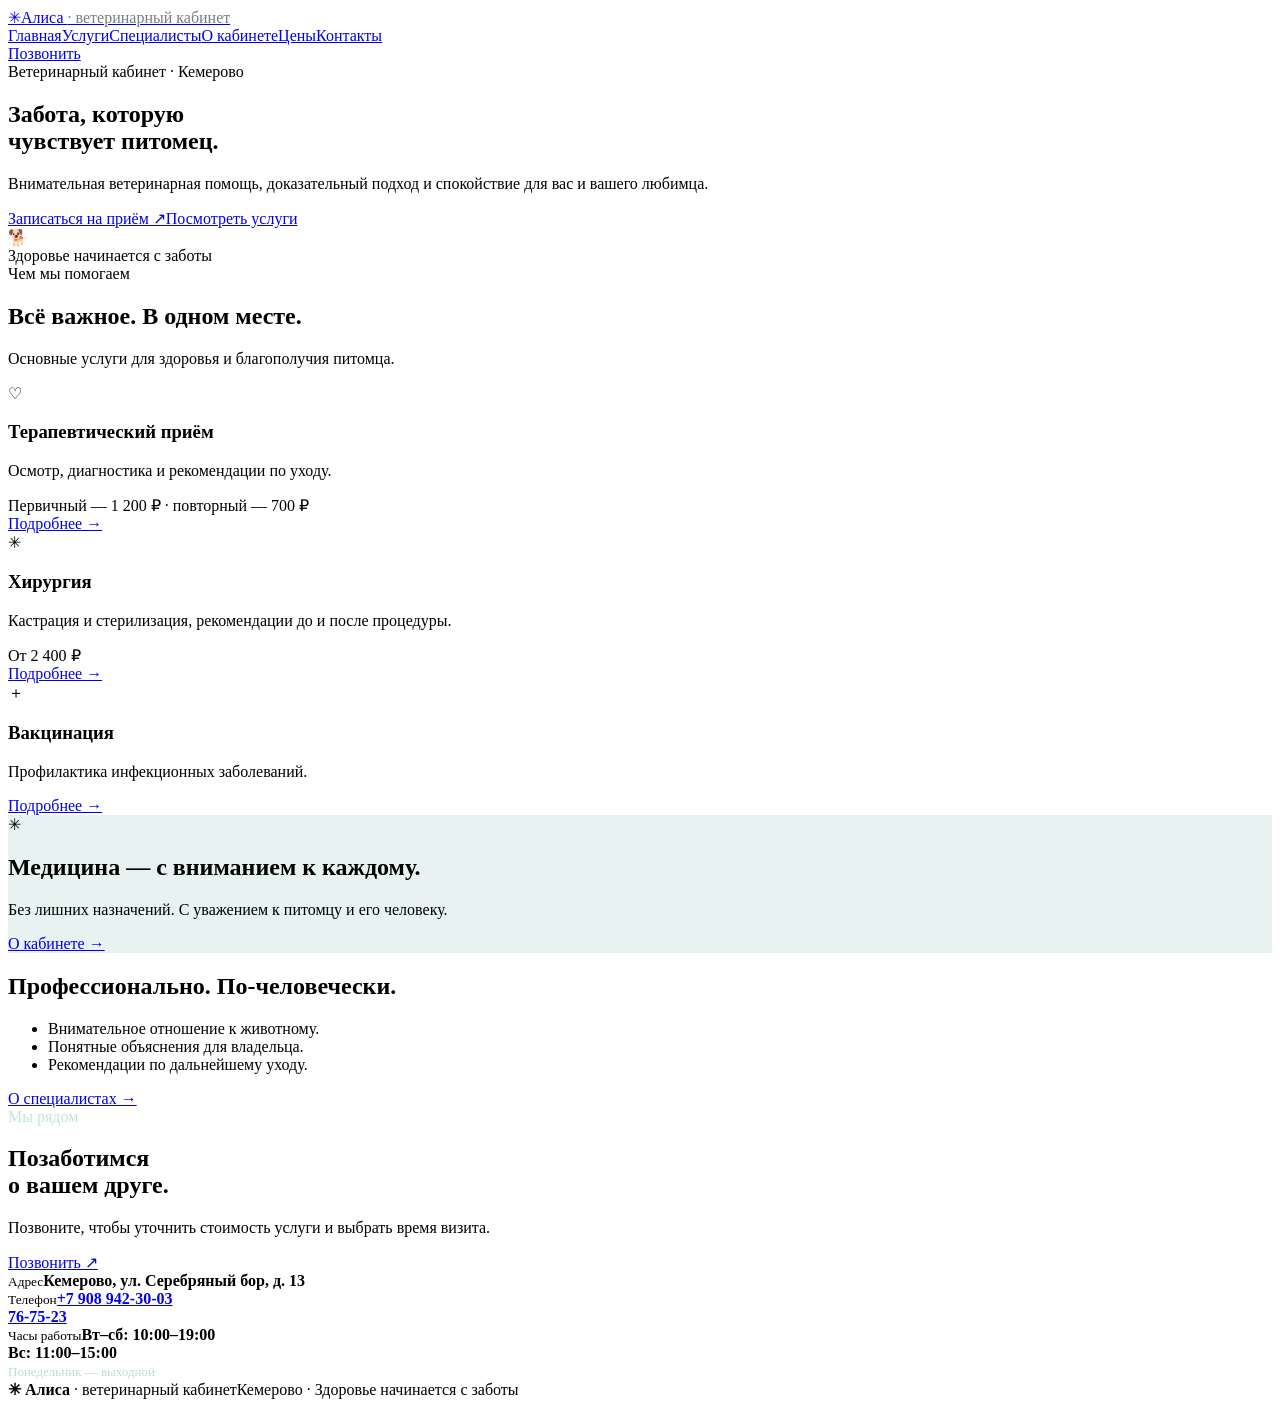
==== index.html @ 36ddb25b "Add files via upload" ====
<!doctype html><html lang="ru"><head><meta charset="utf-8"><meta name="viewport" content="width=device-width,initial-scale=1"><meta name="description" content="Ветеринарный кабинет «Алиса» в Кемерове"><title>Главная — Алиса</title><link rel="stylesheet" href="css/style.css"></head><body><header class="nav"><div class="container nav-inner"><a class="brand" href="index.html"><span class="mark">✳</span><span>Алиса <span style="font-weight:400;color:#718087">· ветеринарный кабинет</span></span></a><nav class="links" aria-label="Основная навигация"><a href="index.html" aria-current="page">Главная</a><a href="services.html">Услуги</a><a href="specialists.html">Специалисты</a><a href="about.html">О кабинете</a><a href="prices.html">Цены</a><a href="contacts.html">Контакты</a></nav><a class="btn" href="tel:+79089423003">Позвонить</a></div></header><main class="container"><section class="hero"><div><div class="eyebrow">Ветеринарный кабинет · Кемерово</div><h1>Забота, которую<br>чувствует питомец.</h1><p>Внимательная ветеринарная помощь, доказательный подход и спокойствие для вас и вашего любимца.</p><div class="actions"><a class="btn" href="contacts.html">Записаться на приём ↗</a><a class="btn secondary" href="services.html">Посмотреть услуги</a></div></div><div class="hero-art" aria-label="Иллюстрация домашнего питомца"><div class="sun"></div><div class="blob"></div><div class="pet">🐕</div><div class="art-note">Здоровье начинается с заботы</div></div></section><section class="section"><div class="section-head"><div class="eyebrow">Чем мы помогаем</div><h2>Всё важное. В одном месте.</h2><p>Основные услуги для здоровья и благополучия питомца.</p></div><div class="grid"><article class="card"><div class="symbol">♡</div><h3>Терапевтический приём</h3><p>Осмотр, диагностика и рекомендации по уходу.</p><div class="price">Первичный — 1 200 ₽ · повторный — 700 ₽</div><a class="link" href="therapy.html">Подробнее →</a></article><article class="card"><div class="symbol">✳</div><h3>Хирургия</h3><p>Кастрация и стерилизация, рекомендации до и после процедуры.</p><div class="price">От 2 400 ₽</div><a class="link" href="surgery.html">Подробнее →</a></article><article class="card"><div class="symbol">＋</div><h3>Вакцинация</h3><p>Профилактика инфекционных заболеваний.</p><a class="link" href="vaccination.html">Подробнее →</a></article></div></section><section class="section split"><div class="panel" style="background:#e7f2f1"><div class="symbol">✳</div><h2>Медицина — с вниманием к каждому.</h2><p>Без лишних назначений. С уважением к питомцу и его человеку.</p><a class="link" href="about.html">О кабинете →</a></div><div class="panel"><h2>Профессионально. По-человечески.</h2><ul><li>Внимательное отношение к животному.</li><li>Понятные объяснения для владельца.</li><li>Рекомендации по дальнейшему уходу.</li></ul><a class="link" href="specialists.html">О специалистах →</a></div></section><section class="section"><div class="contact"><div><div class="eyebrow" style="color:#c2e6d6">Мы рядом</div><h2>Позаботимся<br>о вашем друге.</h2><p>Позвоните, чтобы уточнить стоимость услуги и выбрать время визита.</p><a class="btn" href="tel:+79089423003">Позвонить ↗</a></div><div><div class="detail"><small>Адрес</small><strong>Кемерово, ул. Серебряный бор, д. 13</strong></div><div class="detail"><small>Телефон</small><strong><a href="tel:+79089423003">+7 908 942-30-03</a></strong><br><strong><a href="tel:+73842767523">76-75-23</a></strong></div><div class="detail"><small>Часы работы</small><strong>Вт–сб: 10:00–19:00</strong><br><strong>Вс: 11:00–15:00</strong><br><span style="color:#c0dcd0;font-size:13px">Понедельник — выходной</span></div></div></div></section></main><footer class="footer container"><span><strong>✳ Алиса</strong> · ветеринарный кабинет</span><span>Кемерово · Здоровье начинается с заботы</span></footer><script src="js/script.js"></script></body></html>
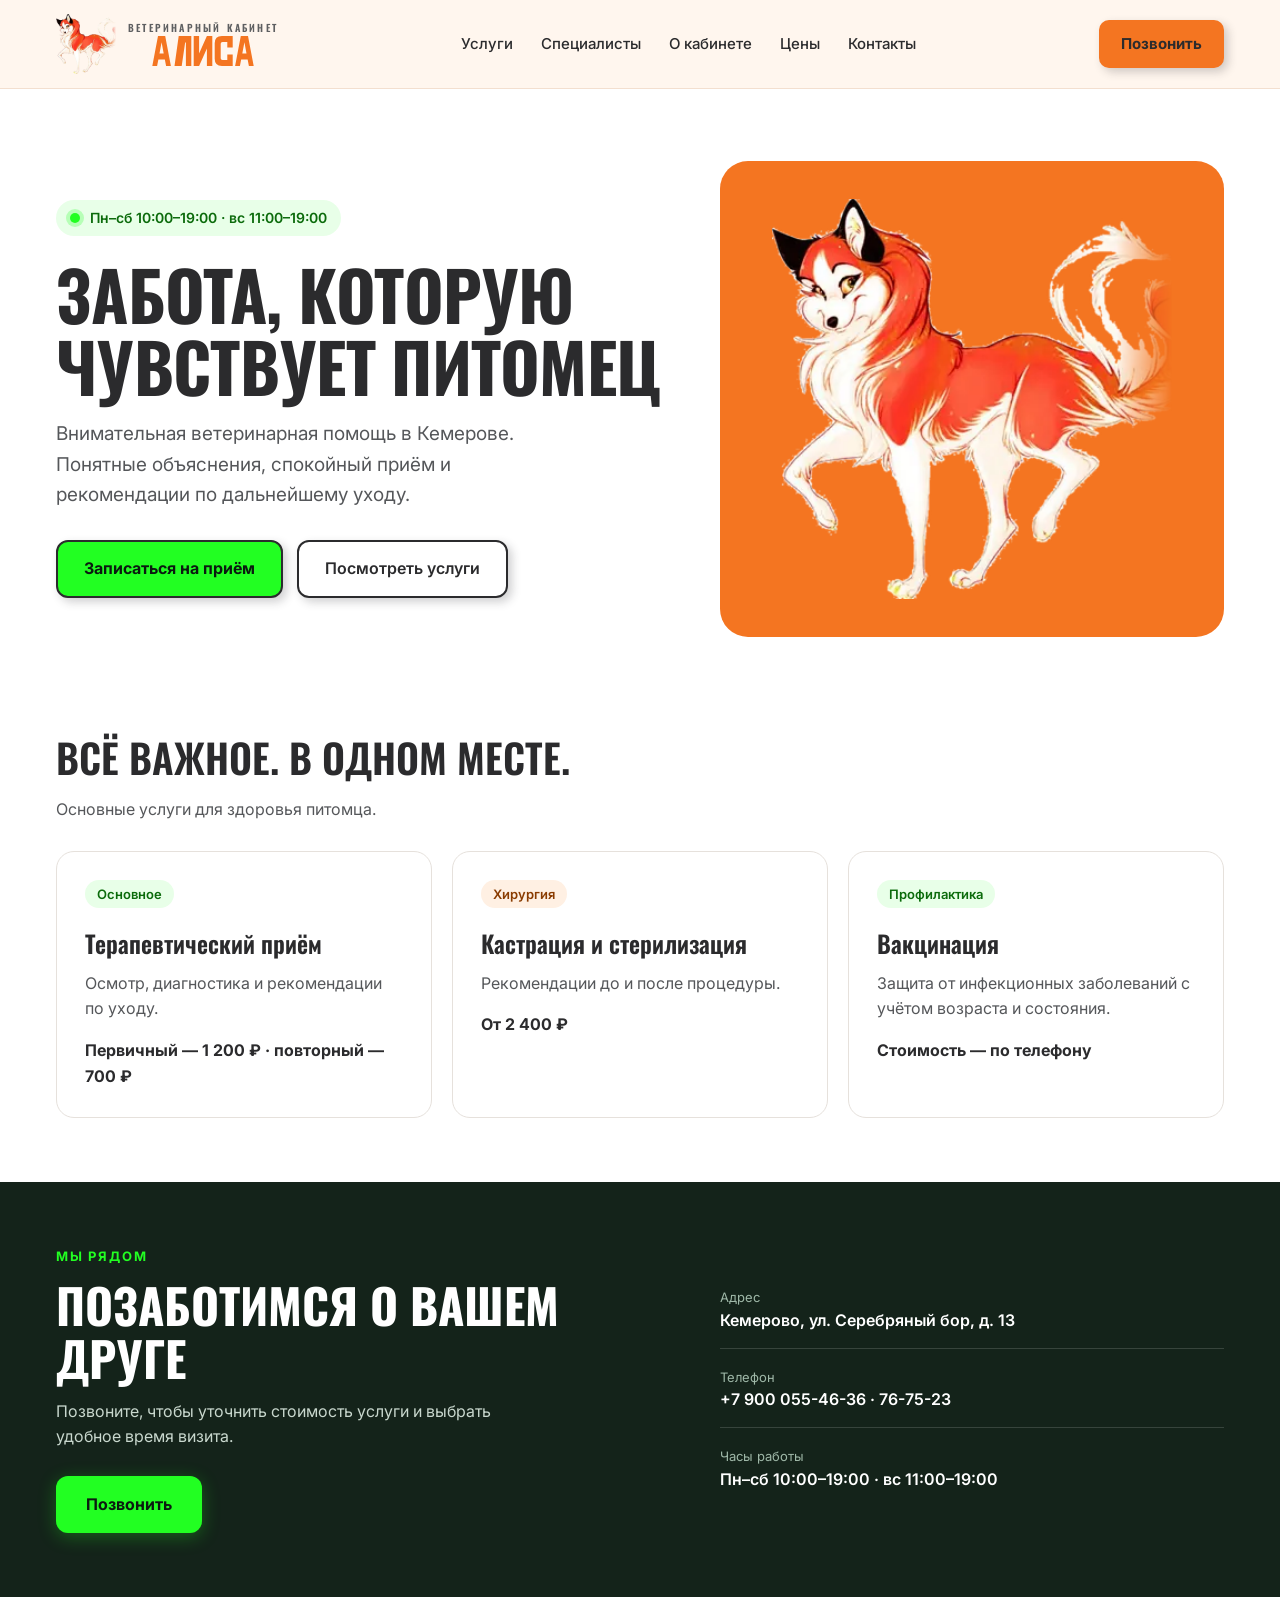
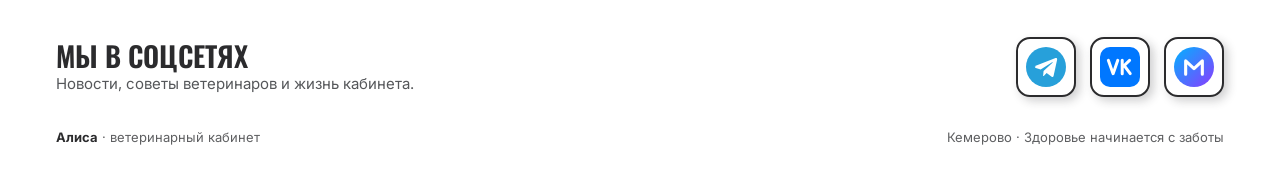
==== commit 6c29b0bd: "Add files via upload" ====
--- a/index.html
+++ b/index.html
@@ -1 +1,91 @@
-<!doctype html><html lang="ru"><head><meta charset="utf-8"><meta name="viewport" content="width=device-width,initial-scale=1"><meta name="description" content="Ветеринарный кабинет «Алиса» в Кемерове"><title>Главная — Алиса</title><link rel="stylesheet" href="css/style.css"></head><body><header class="nav"><div class="container nav-inner"><a class="brand" href="index.html"><span class="mark">✳</span><span>Алиса <span style="font-weight:400;color:#718087">· ветеринарный кабинет</span></span></a><nav class="links" aria-label="Основная навигация"><a href="index.html" aria-current="page">Главная</a><a href="services.html">Услуги</a><a href="specialists.html">Специалисты</a><a href="about.html">О кабинете</a><a href="prices.html">Цены</a><a href="contacts.html">Контакты</a></nav><a class="btn" href="tel:+79089423003">Позвонить</a></div></header><main class="container"><section class="hero"><div><div class="eyebrow">Ветеринарный кабинет · Кемерово</div><h1>Забота, которую<br>чувствует питомец.</h1><p>Внимательная ветеринарная помощь, доказательный подход и спокойствие для вас и вашего любимца.</p><div class="actions"><a class="btn" href="contacts.html">Записаться на приём ↗</a><a class="btn secondary" href="services.html">Посмотреть услуги</a></div></div><div class="hero-art" aria-label="Иллюстрация домашнего питомца"><div class="sun"></div><div class="blob"></div><div class="pet">🐕</div><div class="art-note">Здоровье начинается с заботы</div></div></section><section class="section"><div class="section-head"><div class="eyebrow">Чем мы помогаем</div><h2>Всё важное. В одном месте.</h2><p>Основные услуги для здоровья и благополучия питомца.</p></div><div class="grid"><article class="card"><div class="symbol">♡</div><h3>Терапевтический приём</h3><p>Осмотр, диагностика и рекомендации по уходу.</p><div class="price">Первичный — 1 200 ₽ · повторный — 700 ₽</div><a class="link" href="therapy.html">Подробнее →</a></article><article class="card"><div class="symbol">✳</div><h3>Хирургия</h3><p>Кастрация и стерилизация, рекомендации до и после процедуры.</p><div class="price">От 2 400 ₽</div><a class="link" href="surgery.html">Подробнее →</a></article><article class="card"><div class="symbol">＋</div><h3>Вакцинация</h3><p>Профилактика инфекционных заболеваний.</p><a class="link" href="vaccination.html">Подробнее →</a></article></div></section><section class="section split"><div class="panel" style="background:#e7f2f1"><div class="symbol">✳</div><h2>Медицина — с вниманием к каждому.</h2><p>Без лишних назначений. С уважением к питомцу и его человеку.</p><a class="link" href="about.html">О кабинете →</a></div><div class="panel"><h2>Профессионально. По-человечески.</h2><ul><li>Внимательное отношение к животному.</li><li>Понятные объяснения для владельца.</li><li>Рекомендации по дальнейшему уходу.</li></ul><a class="link" href="specialists.html">О специалистах →</a></div></section><section class="section"><div class="contact"><div><div class="eyebrow" style="color:#c2e6d6">Мы рядом</div><h2>Позаботимся<br>о вашем друге.</h2><p>Позвоните, чтобы уточнить стоимость услуги и выбрать время визита.</p><a class="btn" href="tel:+79089423003">Позвонить ↗</a></div><div><div class="detail"><small>Адрес</small><strong>Кемерово, ул. Серебряный бор, д. 13</strong></div><div class="detail"><small>Телефон</small><strong><a href="tel:+79089423003">+7 908 942-30-03</a></strong><br><strong><a href="tel:+73842767523">76-75-23</a></strong></div><div class="detail"><small>Часы работы</small><strong>Вт–сб: 10:00–19:00</strong><br><strong>Вс: 11:00–15:00</strong><br><span style="color:#c0dcd0;font-size:13px">Понедельник — выходной</span></div></div></div></section></main><footer class="footer container"><span><strong>✳ Алиса</strong> · ветеринарный кабинет</span><span>Кемерово · Здоровье начинается с заботы</span></footer><script src="js/script.js"></script></body></html>+<!doctype html><html lang="ru"><head><meta charset="utf-8"><meta name="viewport" content="width=1280"><title>Алиса — макет главной (десктоп)</title>
+<link rel="preconnect" href="https://fonts.googleapis.com"><link rel="stylesheet" href="https://fonts.googleapis.com/css2?family=Inter:wght@400;500;600;700&family=Oswald:wght@500;600;700&display=swap">
+<style>body{margin:0}.btn{transition:transform .1s ease,box-shadow .1s ease;box-shadow:4px 4px 10px rgba(43,43,45,.22);-webkit-tap-highlight-color:transparent}.btn.glow{box-shadow:0 4px 18px rgba(34,255,34,.28)}.btn:active{transform:translate(2px,2px);box-shadow:inset 3px 3px 7px rgba(0,0,0,.3)}a{color:#2B2B2D;text-decoration:none}a:hover{color:#B84A00}
+</style></head><body ontouchstart="">
+
+<div style="max-width: 1440px; margin: 0 auto; background: #ffffff; color: #2B2B2D; font-family: Inter, Arial, sans-serif; font-size: 16px; line-height: 1.6">
+
+<header class="hd" style="background: #FFF6EE; border-bottom: 1px solid #F3DFCF; padding: 14px 56px; display: flex; align-items: center; justify-content: space-between; gap: 24px; flex-wrap: wrap">
+<a href="#" style="display: flex; align-items: center; gap: 12px">
+<img src="[data-uri]" alt="" style="width: 60px; height: 60px; object-fit: contain">
+<span style="display: flex; flex-direction: column; gap: 3px">
+<span style="font-family: Oswald, Arial, sans-serif; font-weight: 600; font-size: 10px; letter-spacing: 0.22em; color: #5E5F61; text-transform: uppercase; line-height: 1">Ветеринарный кабинет</span>
+<svg viewBox="0 0 338 100" style="height: 30px; width: auto" role="img" aria-label="Алиса"><g fill="#F47521" fill-rule="evenodd"><path d="M0,100 L19,0 H43 L62,100 H46 L41.8,78 H20.2 L16,100 Z M31,21 L38,58 H24 Z"/><path transform="translate(70,0)" d="M18,0 H60 V100 H42 V22 H39.5 L28,100 H4 Z"/><path transform="translate(138,0)" d="M0,0 H18 V58 L44,0 H62 V100 H44 V42 L18,100 H0 Z"/><path transform="translate(208,0)" d="M60,0 H24 Q0,0 0,24 V76 Q0,100 24,100 H60 V62 H42 V80 H26 Q20,80 20,74 V26 Q20,20 26,20 H42 V38 H60 Z"/><path transform="translate(276,0)" d="M0,100 L19,0 H43 L62,100 H46 L41.8,78 H20.2 L16,100 Z M31,21 L38,58 H24 Z"/></g></svg>
+</span>
+</a>
+<nav class="nv" aria-label="Основная навигация" style="display: flex; gap: 28px; font-size: 15px; font-weight: 500; flex-wrap: wrap">
+<a href="#">Услуги</a><a href="#">Специалисты</a><a href="#">О кабинете</a><a href="#">Цены</a><a href="#">Контакты</a>
+</nav>
+<a class="btn" href="tel:+79000554636" style="background: #F47521; color: #2B2B2D; font-weight: 700; font-size: 15px; padding: 12px 22px; border-radius: 10px">Позвонить</a>
+</header>
+
+<section class="g2 hero" style="display: grid; grid-template-columns: 1.1fr 0.9fr; gap: 48px; align-items: center; padding: 72px 56px 56px">
+<div>
+<div style="display: inline-flex; align-items: center; gap: 10px; background: #E8FFE8; color: #0B6B0B; font-size: 14px; font-weight: 600; padding: 7px 14px; border-radius: 999px">
+<span style="width: 10px; height: 10px; border-radius: 50%; background: #22FF22; box-shadow: 0 0 0 4px #22ff2240"></span>Пн–сб 10:00–19:00 · вс 11:00–19:00
+</div>
+<h1 class="h1" style="font-family: Oswald, Arial, sans-serif; font-weight: 700; font-size: 68px; line-height: 1.05; letter-spacing: -0.01em; text-transform: uppercase; margin: 22px 0 18px">Забота, которую чувствует питомец</h1>
+<p style="font-size: 19px; color: #55575A; max-width: 520px; margin: 0 0 30px">Внимательная ветеринарная помощь в Кемерове. Понятные объяснения, спокойный приём и рекомендации по дальнейшему уходу.</p>
+<div style="display: flex; gap: 14px; flex-wrap: wrap">
+<a class="btn" href="#" style="background: #22FF22; color: #0B1A10; border: 2px solid #2B2B2D; font-weight: 700; padding: 14px 26px; border-radius: 12px">Записаться на приём</a>
+<a class="btn" href="#" style="border: 2px solid #2B2B2D; font-weight: 600; padding: 14px 26px; border-radius: 12px">Посмотреть услуги</a>
+</div>
+</div>
+<div class="art" style="background: #F47521; border-radius: 28px; min-height: 420px; display: flex; align-items: center; justify-content: center; padding: 28px">
+<img src="[data-uri]" alt="Фирменный маскот кабинета «Алиса»" style="width: 100%; max-width: 400px; height: auto">
+</div>
+</section>
+
+<section class="pad" style="padding: 32px 56px 64px">
+<h2 style="font-family: Oswald, Arial, sans-serif; font-weight: 600; font-size: 40px; text-transform: uppercase; margin: 0 0 8px">Всё важное. В одном месте.</h2>
+<p style="color: #55575A; margin: 0 0 28px">Основные услуги для здоровья питомца.</p>
+<div class="g3" style="display: grid; grid-template-columns: repeat(3, minmax(0, 1fr)); gap: 20px">
+<article style="border: 1px solid #E6E1DC; border-radius: 18px; padding: 28px">
+<div style="display: inline-block; background: #E8FFE8; color: #0B6B0B; font-size: 13px; font-weight: 600; padding: 4px 12px; border-radius: 999px; margin-bottom: 16px">Основное</div>
+<h3 style="font-family: Oswald, Arial, sans-serif; font-weight: 600; font-size: 24px; margin: 0 0 8px">Терапевтический приём</h3>
+<p style="color: #55575A; margin: 0 0 16px">Осмотр, диагностика и рекомендации по уходу.</p>
+<div style="font-weight: 700">Первичный — 1 200 ₽ · повторный — 700 ₽</div>
+</article>
+<article style="border: 1px solid #E6E1DC; border-radius: 18px; padding: 28px">
+<div style="display: inline-block; background: #FFF0E3; color: #8A3B00; font-size: 13px; font-weight: 600; padding: 4px 12px; border-radius: 999px; margin-bottom: 16px">Хирургия</div>
+<h3 style="font-family: Oswald, Arial, sans-serif; font-weight: 600; font-size: 24px; margin: 0 0 8px">Кастрация и стерилизация</h3>
+<p style="color: #55575A; margin: 0 0 16px">Рекомендации до и после процедуры.</p>
+<div style="font-weight: 700">От 2 400 ₽</div>
+</article>
+<article style="border: 1px solid #E6E1DC; border-radius: 18px; padding: 28px">
+<div style="display: inline-block; background: #E8FFE8; color: #0B6B0B; font-size: 13px; font-weight: 600; padding: 4px 12px; border-radius: 999px; margin-bottom: 16px">Профилактика</div>
+<h3 style="font-family: Oswald, Arial, sans-serif; font-weight: 600; font-size: 24px; margin: 0 0 8px">Вакцинация</h3>
+<p style="color: #55575A; margin: 0 0 16px">Защита от инфекционных заболеваний с учётом возраста и состояния.</p>
+<div style="font-weight: 700">Стоимость — по телефону</div>
+</article>
+</div>
+</section>
+
+<section class="g2 dark" style="background: #14231A; color: #ffffff; padding: 64px 56px; display: grid; grid-template-columns: 1.1fr 0.9fr; gap: 48px; align-items: center">
+<div>
+<div style="color: #22FF22; font-size: 13px; font-weight: 700; letter-spacing: 0.14em; text-transform: uppercase">Мы рядом</div>
+<h2 style="font-family: Oswald, Arial, sans-serif; font-weight: 700; font-size: 48px; line-height: 1.1; text-transform: uppercase; margin: 12px 0 14px">Позаботимся о вашем друге</h2>
+<p style="color: #C9D8CE; max-width: 460px; margin: 0 0 26px">Позвоните, чтобы уточнить стоимость услуги и выбрать удобное время визита.</p>
+<a class="btn glow" href="tel:+79000554636" style="display: inline-block; background: #22FF22; color: #0B1A10; font-weight: 700; padding: 16px 30px; border-radius: 12px">Позвонить</a>
+</div>
+<div style="display: flex; flex-direction: column; gap: 4px">
+<div style="padding: 14px 0; border-bottom: 1px solid #ffffff26"><div style="color: #9FB8A8; font-size: 13px">Адрес</div><div style="font-weight: 600">Кемерово, ул. Серебряный бор, д. 13</div></div>
+<div style="padding: 14px 0; border-bottom: 1px solid #ffffff26"><div style="color: #9FB8A8; font-size: 13px">Телефон</div><div style="font-weight: 600">+7 900 055-46-36 · 76-75-23</div></div>
+<div style="padding: 14px 0"><div style="color: #9FB8A8; font-size: 13px">Часы работы</div><div style="font-weight: 600">Пн–сб 10:00–19:00 · вс 11:00–19:00</div></div>
+</div>
+</section>
+
+<section class="pad" style="padding: 40px 56px 8px; display: flex; align-items: center; justify-content: space-between; gap: 20px; flex-wrap: wrap">
+<div><div style="font-family: Oswald, Arial, sans-serif; font-weight: 600; font-size: 28px; text-transform: uppercase; line-height: 1.2">Мы в соцсетях</div><div style="color: #55575A; font-size: 15px">Новости, советы ветеринаров и жизнь кабинета.</div></div>
+<div style="display: flex; gap: 14px; flex-wrap: wrap">
+<a class="btn" href="https://t.me/alisa_vet42" target="_blank" rel="noopener" aria-label="Telegram" style="display: flex; background: #ffffff; border: 2px solid #2B2B2D; padding: 8px; border-radius: 14px"><svg viewBox="0 0 36 36" width="40" height="40" aria-hidden="true"><circle cx="18" cy="18" r="18" fill="#27A0DA"/><path fill="#fff" d="M7.6 17.4 L26.6 10 c.9-.3 1.6.2 1.4 1.4 L24.8 26 c-.2 1-.9 1.3-1.7.8 l-4.5-3.3 -2.2 2.1 c-.3.3-.5.5-1 .5 l.4-4.6 8.3-7.5 c.4-.3-.1-.5-.6-.2 l-10.3 6.5 -4.4-1.4 c-1-.3-1-1 .2-1.5z"/></svg></a>
+<a class="btn" href="https://vk.ru/alisa_vet42" target="_blank" rel="noopener" aria-label="VK" style="display: flex; background: #ffffff; border: 2px solid #2B2B2D; padding: 8px; border-radius: 14px"><svg viewBox="0 0 36 36" width="40" height="40" aria-hidden="true"><rect width="36" height="36" rx="9" fill="#0077FF"/><g fill="none" stroke="#fff" stroke-width="2.7" stroke-linecap="round" stroke-linejoin="round"><path d="M7.5 12 L11.8 24 L16 12"/><path d="M20 12 V24 M26.6 12 L20.4 18 M22 17 L27.2 24"/></g></svg></a>
+<a class="btn" href="#" aria-label="MAX" style="display: flex; background: #ffffff; border: 2px solid #2B2B2D; padding: 8px; border-radius: 14px"><svg viewBox="0 0 36 36" width="40" height="40" aria-hidden="true"><defs><linearGradient id="mx" x1="0" y1="0" x2="1" y2="1"><stop offset="0" stop-color="#00B2FF"/><stop offset="1" stop-color="#8A3CFF"/></linearGradient></defs><circle cx="18" cy="18" r="18" fill="url(#mx)"/><path d="M10.5 24.5 V12.5 L18 19.5 L25.5 12.5 V24.5" fill="none" stroke="#fff" stroke-width="2.8" stroke-linecap="round" stroke-linejoin="round"/></svg></a>
+</div>
+</section>
+<footer class="ft" style="padding: 22px 56px; display: flex; justify-content: space-between; flex-wrap: wrap; gap: 8px; font-size: 13px; color: #5E5F61">
+<span><strong style="color: #2B2B2D">Алиса</strong> · ветеринарный кабинет</span>
+<span>Кемерово · Здоровье начинается с заботы</span>
+</footer>
+</div>
+</body></html>
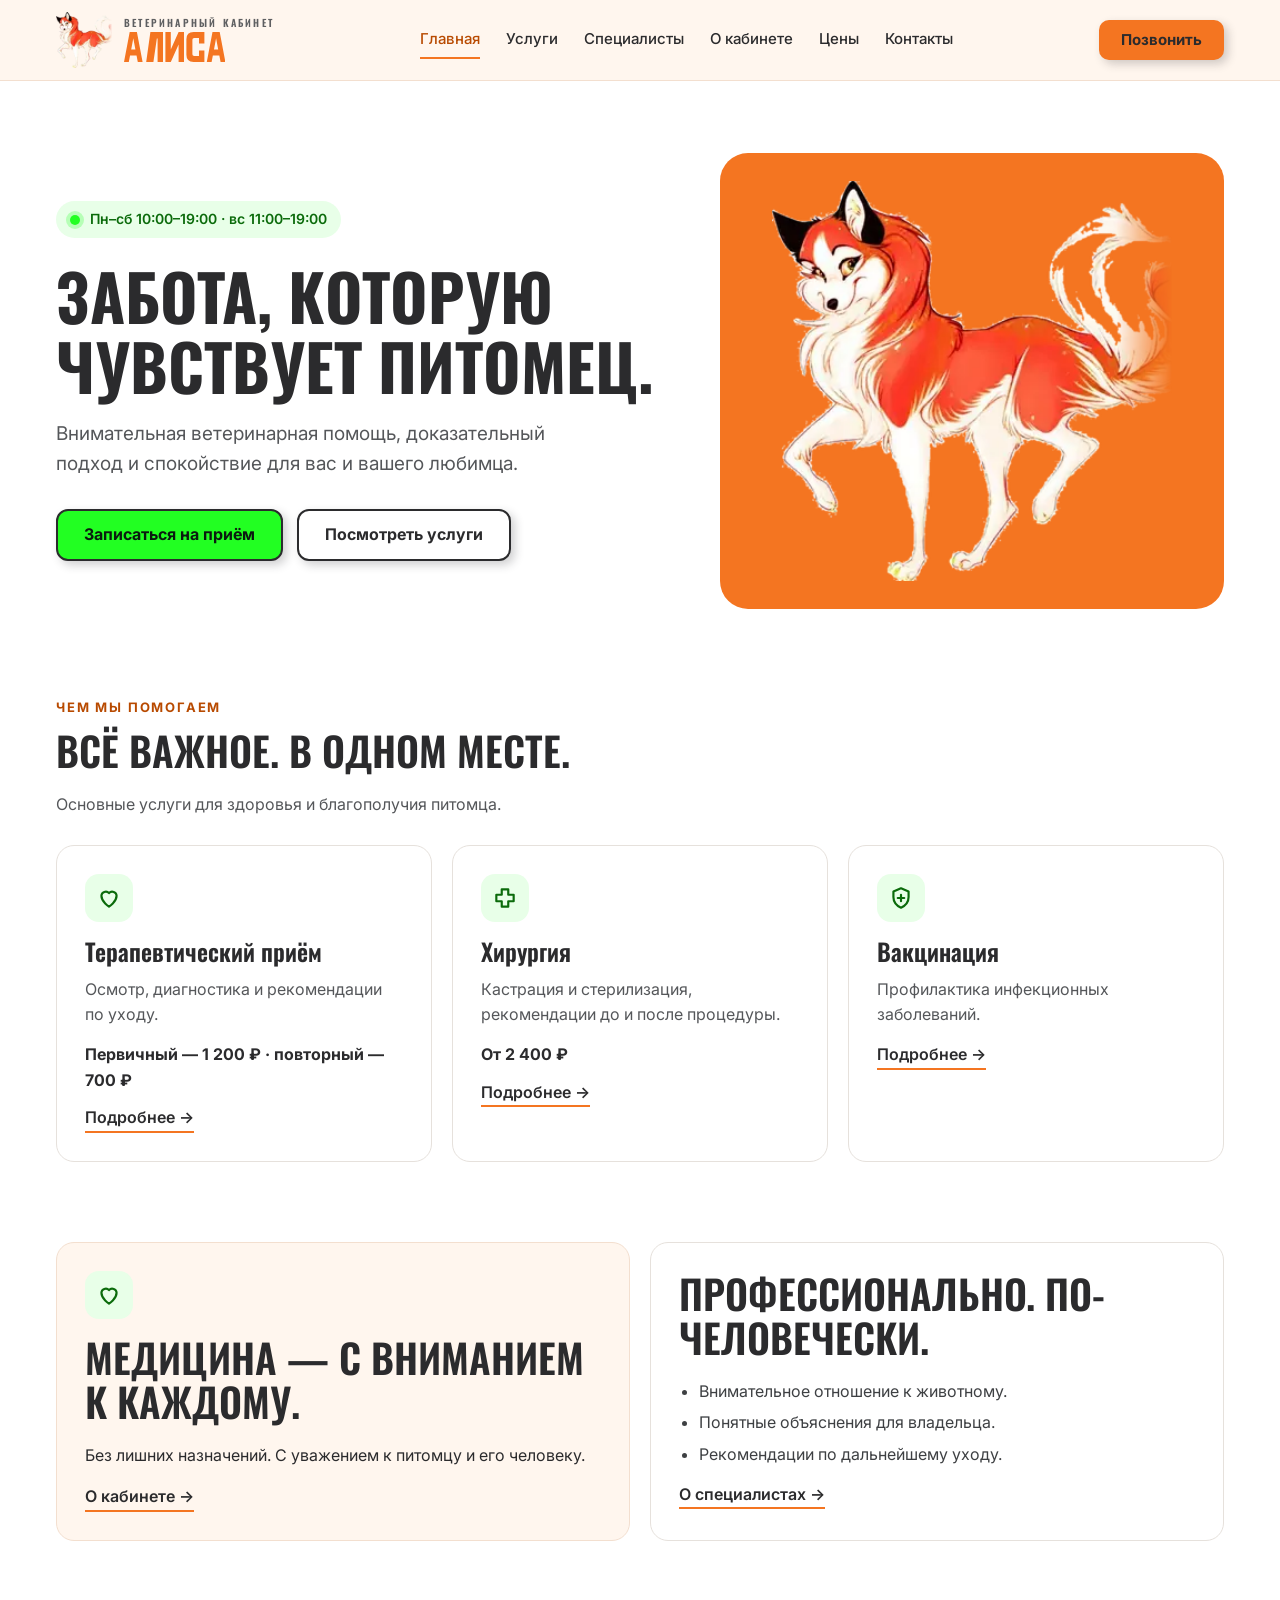
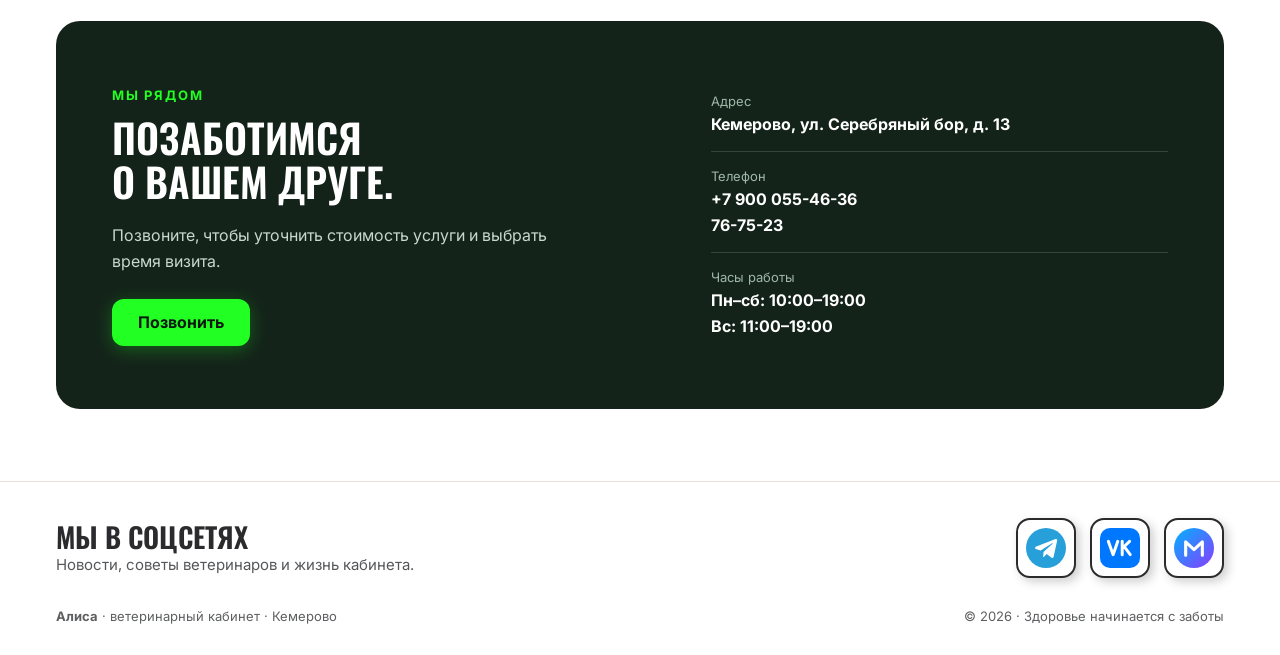
==== commit 7e56a17f: "Add files via upload" ====
--- a/index.html
+++ b/index.html
@@ -1,91 +1 @@
-<!doctype html><html lang="ru"><head><meta charset="utf-8"><meta name="viewport" content="width=1280"><title>Алиса — макет главной (десктоп)</title>
-<link rel="preconnect" href="https://fonts.googleapis.com"><link rel="stylesheet" href="https://fonts.googleapis.com/css2?family=Inter:wght@400;500;600;700&family=Oswald:wght@500;600;700&display=swap">
-<style>body{margin:0}.btn{transition:transform .1s ease,box-shadow .1s ease;box-shadow:4px 4px 10px rgba(43,43,45,.22);-webkit-tap-highlight-color:transparent}.btn.glow{box-shadow:0 4px 18px rgba(34,255,34,.28)}.btn:active{transform:translate(2px,2px);box-shadow:inset 3px 3px 7px rgba(0,0,0,.3)}a{color:#2B2B2D;text-decoration:none}a:hover{color:#B84A00}
-</style></head><body ontouchstart="">
-
-<div style="max-width: 1440px; margin: 0 auto; background: #ffffff; color: #2B2B2D; font-family: Inter, Arial, sans-serif; font-size: 16px; line-height: 1.6">
-
-<header class="hd" style="background: #FFF6EE; border-bottom: 1px solid #F3DFCF; padding: 14px 56px; display: flex; align-items: center; justify-content: space-between; gap: 24px; flex-wrap: wrap">
-<a href="#" style="display: flex; align-items: center; gap: 12px">
-<img src="[data-uri]" alt="" style="width: 60px; height: 60px; object-fit: contain">
-<span style="display: flex; flex-direction: column; gap: 3px">
-<span style="font-family: Oswald, Arial, sans-serif; font-weight: 600; font-size: 10px; letter-spacing: 0.22em; color: #5E5F61; text-transform: uppercase; line-height: 1">Ветеринарный кабинет</span>
-<svg viewBox="0 0 338 100" style="height: 30px; width: auto" role="img" aria-label="Алиса"><g fill="#F47521" fill-rule="evenodd"><path d="M0,100 L19,0 H43 L62,100 H46 L41.8,78 H20.2 L16,100 Z M31,21 L38,58 H24 Z"/><path transform="translate(70,0)" d="M18,0 H60 V100 H42 V22 H39.5 L28,100 H4 Z"/><path transform="translate(138,0)" d="M0,0 H18 V58 L44,0 H62 V100 H44 V42 L18,100 H0 Z"/><path transform="translate(208,0)" d="M60,0 H24 Q0,0 0,24 V76 Q0,100 24,100 H60 V62 H42 V80 H26 Q20,80 20,74 V26 Q20,20 26,20 H42 V38 H60 Z"/><path transform="translate(276,0)" d="M0,100 L19,0 H43 L62,100 H46 L41.8,78 H20.2 L16,100 Z M31,21 L38,58 H24 Z"/></g></svg>
-</span>
-</a>
-<nav class="nv" aria-label="Основная навигация" style="display: flex; gap: 28px; font-size: 15px; font-weight: 500; flex-wrap: wrap">
-<a href="#">Услуги</a><a href="#">Специалисты</a><a href="#">О кабинете</a><a href="#">Цены</a><a href="#">Контакты</a>
-</nav>
-<a class="btn" href="tel:+79000554636" style="background: #F47521; color: #2B2B2D; font-weight: 700; font-size: 15px; padding: 12px 22px; border-radius: 10px">Позвонить</a>
-</header>
-
-<section class="g2 hero" style="display: grid; grid-template-columns: 1.1fr 0.9fr; gap: 48px; align-items: center; padding: 72px 56px 56px">
-<div>
-<div style="display: inline-flex; align-items: center; gap: 10px; background: #E8FFE8; color: #0B6B0B; font-size: 14px; font-weight: 600; padding: 7px 14px; border-radius: 999px">
-<span style="width: 10px; height: 10px; border-radius: 50%; background: #22FF22; box-shadow: 0 0 0 4px #22ff2240"></span>Пн–сб 10:00–19:00 · вс 11:00–19:00
-</div>
-<h1 class="h1" style="font-family: Oswald, Arial, sans-serif; font-weight: 700; font-size: 68px; line-height: 1.05; letter-spacing: -0.01em; text-transform: uppercase; margin: 22px 0 18px">Забота, которую чувствует питомец</h1>
-<p style="font-size: 19px; color: #55575A; max-width: 520px; margin: 0 0 30px">Внимательная ветеринарная помощь в Кемерове. Понятные объяснения, спокойный приём и рекомендации по дальнейшему уходу.</p>
-<div style="display: flex; gap: 14px; flex-wrap: wrap">
-<a class="btn" href="#" style="background: #22FF22; color: #0B1A10; border: 2px solid #2B2B2D; font-weight: 700; padding: 14px 26px; border-radius: 12px">Записаться на приём</a>
-<a class="btn" href="#" style="border: 2px solid #2B2B2D; font-weight: 600; padding: 14px 26px; border-radius: 12px">Посмотреть услуги</a>
-</div>
-</div>
-<div class="art" style="background: #F47521; border-radius: 28px; min-height: 420px; display: flex; align-items: center; justify-content: center; padding: 28px">
-<img src="[data-uri]" alt="Фирменный маскот кабинета «Алиса»" style="width: 100%; max-width: 400px; height: auto">
-</div>
-</section>
-
-<section class="pad" style="padding: 32px 56px 64px">
-<h2 style="font-family: Oswald, Arial, sans-serif; font-weight: 600; font-size: 40px; text-transform: uppercase; margin: 0 0 8px">Всё важное. В одном месте.</h2>
-<p style="color: #55575A; margin: 0 0 28px">Основные услуги для здоровья питомца.</p>
-<div class="g3" style="display: grid; grid-template-columns: repeat(3, minmax(0, 1fr)); gap: 20px">
-<article style="border: 1px solid #E6E1DC; border-radius: 18px; padding: 28px">
-<div style="display: inline-block; background: #E8FFE8; color: #0B6B0B; font-size: 13px; font-weight: 600; padding: 4px 12px; border-radius: 999px; margin-bottom: 16px">Основное</div>
-<h3 style="font-family: Oswald, Arial, sans-serif; font-weight: 600; font-size: 24px; margin: 0 0 8px">Терапевтический приём</h3>
-<p style="color: #55575A; margin: 0 0 16px">Осмотр, диагностика и рекомендации по уходу.</p>
-<div style="font-weight: 700">Первичный — 1 200 ₽ · повторный — 700 ₽</div>
-</article>
-<article style="border: 1px solid #E6E1DC; border-radius: 18px; padding: 28px">
-<div style="display: inline-block; background: #FFF0E3; color: #8A3B00; font-size: 13px; font-weight: 600; padding: 4px 12px; border-radius: 999px; margin-bottom: 16px">Хирургия</div>
-<h3 style="font-family: Oswald, Arial, sans-serif; font-weight: 600; font-size: 24px; margin: 0 0 8px">Кастрация и стерилизация</h3>
-<p style="color: #55575A; margin: 0 0 16px">Рекомендации до и после процедуры.</p>
-<div style="font-weight: 700">От 2 400 ₽</div>
-</article>
-<article style="border: 1px solid #E6E1DC; border-radius: 18px; padding: 28px">
-<div style="display: inline-block; background: #E8FFE8; color: #0B6B0B; font-size: 13px; font-weight: 600; padding: 4px 12px; border-radius: 999px; margin-bottom: 16px">Профилактика</div>
-<h3 style="font-family: Oswald, Arial, sans-serif; font-weight: 600; font-size: 24px; margin: 0 0 8px">Вакцинация</h3>
-<p style="color: #55575A; margin: 0 0 16px">Защита от инфекционных заболеваний с учётом возраста и состояния.</p>
-<div style="font-weight: 700">Стоимость — по телефону</div>
-</article>
-</div>
-</section>
-
-<section class="g2 dark" style="background: #14231A; color: #ffffff; padding: 64px 56px; display: grid; grid-template-columns: 1.1fr 0.9fr; gap: 48px; align-items: center">
-<div>
-<div style="color: #22FF22; font-size: 13px; font-weight: 700; letter-spacing: 0.14em; text-transform: uppercase">Мы рядом</div>
-<h2 style="font-family: Oswald, Arial, sans-serif; font-weight: 700; font-size: 48px; line-height: 1.1; text-transform: uppercase; margin: 12px 0 14px">Позаботимся о вашем друге</h2>
-<p style="color: #C9D8CE; max-width: 460px; margin: 0 0 26px">Позвоните, чтобы уточнить стоимость услуги и выбрать удобное время визита.</p>
-<a class="btn glow" href="tel:+79000554636" style="display: inline-block; background: #22FF22; color: #0B1A10; font-weight: 700; padding: 16px 30px; border-radius: 12px">Позвонить</a>
-</div>
-<div style="display: flex; flex-direction: column; gap: 4px">
-<div style="padding: 14px 0; border-bottom: 1px solid #ffffff26"><div style="color: #9FB8A8; font-size: 13px">Адрес</div><div style="font-weight: 600">Кемерово, ул. Серебряный бор, д. 13</div></div>
-<div style="padding: 14px 0; border-bottom: 1px solid #ffffff26"><div style="color: #9FB8A8; font-size: 13px">Телефон</div><div style="font-weight: 600">+7 900 055-46-36 · 76-75-23</div></div>
-<div style="padding: 14px 0"><div style="color: #9FB8A8; font-size: 13px">Часы работы</div><div style="font-weight: 600">Пн–сб 10:00–19:00 · вс 11:00–19:00</div></div>
-</div>
-</section>
-
-<section class="pad" style="padding: 40px 56px 8px; display: flex; align-items: center; justify-content: space-between; gap: 20px; flex-wrap: wrap">
-<div><div style="font-family: Oswald, Arial, sans-serif; font-weight: 600; font-size: 28px; text-transform: uppercase; line-height: 1.2">Мы в соцсетях</div><div style="color: #55575A; font-size: 15px">Новости, советы ветеринаров и жизнь кабинета.</div></div>
-<div style="display: flex; gap: 14px; flex-wrap: wrap">
-<a class="btn" href="https://t.me/alisa_vet42" target="_blank" rel="noopener" aria-label="Telegram" style="display: flex; background: #ffffff; border: 2px solid #2B2B2D; padding: 8px; border-radius: 14px"><svg viewBox="0 0 36 36" width="40" height="40" aria-hidden="true"><circle cx="18" cy="18" r="18" fill="#27A0DA"/><path fill="#fff" d="M7.6 17.4 L26.6 10 c.9-.3 1.6.2 1.4 1.4 L24.8 26 c-.2 1-.9 1.3-1.7.8 l-4.5-3.3 -2.2 2.1 c-.3.3-.5.5-1 .5 l.4-4.6 8.3-7.5 c.4-.3-.1-.5-.6-.2 l-10.3 6.5 -4.4-1.4 c-1-.3-1-1 .2-1.5z"/></svg></a>
-<a class="btn" href="https://vk.ru/alisa_vet42" target="_blank" rel="noopener" aria-label="VK" style="display: flex; background: #ffffff; border: 2px solid #2B2B2D; padding: 8px; border-radius: 14px"><svg viewBox="0 0 36 36" width="40" height="40" aria-hidden="true"><rect width="36" height="36" rx="9" fill="#0077FF"/><g fill="none" stroke="#fff" stroke-width="2.7" stroke-linecap="round" stroke-linejoin="round"><path d="M7.5 12 L11.8 24 L16 12"/><path d="M20 12 V24 M26.6 12 L20.4 18 M22 17 L27.2 24"/></g></svg></a>
-<a class="btn" href="#" aria-label="MAX" style="display: flex; background: #ffffff; border: 2px solid #2B2B2D; padding: 8px; border-radius: 14px"><svg viewBox="0 0 36 36" width="40" height="40" aria-hidden="true"><defs><linearGradient id="mx" x1="0" y1="0" x2="1" y2="1"><stop offset="0" stop-color="#00B2FF"/><stop offset="1" stop-color="#8A3CFF"/></linearGradient></defs><circle cx="18" cy="18" r="18" fill="url(#mx)"/><path d="M10.5 24.5 V12.5 L18 19.5 L25.5 12.5 V24.5" fill="none" stroke="#fff" stroke-width="2.8" stroke-linecap="round" stroke-linejoin="round"/></svg></a>
-</div>
-</section>
-<footer class="ft" style="padding: 22px 56px; display: flex; justify-content: space-between; flex-wrap: wrap; gap: 8px; font-size: 13px; color: #5E5F61">
-<span><strong style="color: #2B2B2D">Алиса</strong> · ветеринарный кабинет</span>
-<span>Кемерово · Здоровье начинается с заботы</span>
-</footer>
-</div>
-</body></html>+<!doctype html><html lang="ru"><head><meta charset="utf-8"><meta name="viewport" content="width=device-width,initial-scale=1"><meta name="theme-color" content="#F47521"><title>Ветеринарный кабинет «Алиса» — Кемерово</title><meta name="description" content="Ветеринарный кабинет «Алиса» в Кемерове: терапия, вакцинация, диагностика, хирургия. Пн–сб 10:00–19:00, вс 11:00–19:00. Тел. +7 900 055-46-36."><meta property="og:type" content="website"><meta property="og:locale" content="ru_RU"><meta property="og:title" content="Ветеринарный кабинет «Алиса» — Кемерово"><meta property="og:description" content="Ветеринарный кабинет «Алиса» в Кемерове: терапия, вакцинация, диагностика, хирургия. Пн–сб 10:00–19:00, вс 11:00–19:00. Тел. +7 900 055-46-36."><link rel="icon" href="img/favicon.svg" type="image/svg+xml"><link rel="apple-touch-icon" href="img/apple-touch-icon.png"><link rel="preconnect" href="https://fonts.googleapis.com"><link rel="preconnect" href="https://fonts.gstatic.com" crossorigin><link rel="stylesheet" href="css/style.css"><link rel="stylesheet" href="https://fonts.googleapis.com/css2?family=Inter:wght@400;500;600;700&amp;family=Oswald:wght@500;600;700&amp;display=swap"><script type="application/ld+json">{"@context":"https://schema.org","@type":"VeterinaryCare","name":"Ветеринарный кабинет «Алиса»","telephone":["+7 900 055-46-36","+7 3842 76-75-23"],"address":{"@type":"PostalAddress","addressLocality":"Кемерово","streetAddress":"ул. Серебряный бор, 13","addressCountry":"RU"},"openingHoursSpecification":[{"@type":"OpeningHoursSpecification","dayOfWeek":["Monday","Tuesday","Wednesday","Thursday","Friday","Saturday"],"opens":"10:00","closes":"19:00"},{"@type":"OpeningHoursSpecification","dayOfWeek":"Sunday","opens":"11:00","closes":"19:00"}],"sameAs":["https://t.me/alisa_vet42","https://vk.ru/alisa_vet42"]}</script></head><body ontouchstart=""><header class="nav"><div class="container nav-inner"><a class="brand" href="index.html" aria-label="Алиса — ветеринарный кабинет, на главную"><img src="img/mascot-sm.webp" alt="" width="56" height="56"><span><span class="cap">Ветеринарный кабинет</span><svg viewBox="0 0 338 100" role="img" aria-label="Алиса"><g fill="#F47521" fill-rule="evenodd"><path d="M0,100 L19,0 H43 L62,100 H46 L41.8,78 H20.2 L16,100 Z M31,21 L38,58 H24 Z"/><path transform="translate(70,0)" d="M18,0 H60 V100 H42 V22 H39.5 L28,100 H4 Z"/><path transform="translate(138,0)" d="M0,0 H18 V58 L44,0 H62 V100 H44 V42 L18,100 H0 Z"/><path transform="translate(208,0)" d="M60,0 H24 Q0,0 0,24 V76 Q0,100 24,100 H60 V62 H42 V80 H26 Q20,80 20,74 V26 Q20,20 26,20 H42 V38 H60 Z"/><path transform="translate(276,0)" d="M0,100 L19,0 H43 L62,100 H46 L41.8,78 H20.2 L16,100 Z M31,21 L38,58 H24 Z"/></g></svg></span></a><nav class="links" id="menu" aria-label="Основная навигация"><a href="index.html" aria-current="page">Главная</a><a href="services.html">Услуги</a><a href="specialists.html">Специалисты</a><a href="about.html">О кабинете</a><a href="prices.html">Цены</a><a href="contacts.html">Контакты</a></nav><div class="nav-act"><a class="btn orange" href="tel:+79000554636">Позвонить</a><button class="burger" type="button" aria-label="Меню" aria-controls="menu" aria-expanded="false"><span></span></button></div></div></header><main class="container"><section class="hero"><div><span class="badge"><i></i>Пн–сб 10:00–19:00 · вс 11:00–19:00</span><h1>Забота, которую<br>чувствует питомец.</h1><p>Внимательная ветеринарная помощь, доказательный подход и спокойствие для вас и вашего любимца.</p><div class="actions"><a class="btn" href="contacts.html">Записаться на приём</a><a class="btn secondary" href="services.html">Посмотреть услуги</a></div></div><div class="hero-art"><img src="img/mascot.webp" alt="Фирменный маскот кабинета «Алиса»" width="360" height="360"></div></section><section class="section"><div class="section-head"><div class="eyebrow">Чем мы помогаем</div><h2>Всё важное. В одном месте.</h2><p>Основные услуги для здоровья и благополучия питомца.</p></div><div class="grid"><article class="card"><div class="symbol"><svg viewBox="0 0 24 24" fill="none" stroke="currentColor" stroke-width="2" stroke-linecap="round" stroke-linejoin="round" aria-hidden="true"><path d="M12 20s-7-4.4-7-10a4 4 0 0 1 7-2.5A4 4 0 0 1 19 10c0 5.6-7 10-7 10z"/></svg></div><h3>Терапевтический приём</h3><p>Осмотр, диагностика и рекомендации по уходу.</p><div class="price">Первичный — 1 200 ₽ · повторный — 700 ₽</div><a class="link" href="therapy.html">Подробнее →</a></article><article class="card"><div class="symbol"><svg viewBox="0 0 24 24" fill="none" stroke="currentColor" stroke-width="2" stroke-linecap="round" stroke-linejoin="round" aria-hidden="true"><path d="M9 4h6v5h5v6h-5v5H9v-5H4V9h5z"/></svg></div><h3>Хирургия</h3><p>Кастрация и стерилизация, рекомендации до и после процедуры.</p><div class="price">От 2 400 ₽</div><a class="link" href="surgery.html">Подробнее →</a></article><article class="card"><div class="symbol"><svg viewBox="0 0 24 24" fill="none" stroke="currentColor" stroke-width="2" stroke-linecap="round" stroke-linejoin="round" aria-hidden="true"><path d="M12 3l7 3v5c0 5-3 8-7 10-4-2-7-5-7-10V6z"/><path d="M12 9v6M9 12h6"/></svg></div><h3>Вакцинация</h3><p>Профилактика инфекционных заболеваний.</p><a class="link" href="vaccination.html">Подробнее →</a></article></div></section><section class="section split"><div class="panel tint"><div class="symbol"><svg viewBox="0 0 24 24" fill="none" stroke="currentColor" stroke-width="2" stroke-linecap="round" stroke-linejoin="round" aria-hidden="true"><path d="M12 20s-7-4.4-7-10a4 4 0 0 1 7-2.5A4 4 0 0 1 19 10c0 5.6-7 10-7 10z"/></svg></div><h2>Медицина — с вниманием к каждому.</h2><p>Без лишних назначений. С уважением к питомцу и его человеку.</p><a class="link" href="about.html">О кабинете →</a></div><div class="panel"><h2>Профессионально. По-человечески.</h2><ul><li>Внимательное отношение к животному.</li><li>Понятные объяснения для владельца.</li><li>Рекомендации по дальнейшему уходу.</li></ul><a class="link" href="specialists.html">О специалистах →</a></div></section><section class="section"><div class="contact"><div><div class="eyebrow">Мы рядом</div><h2>Позаботимся<br>о вашем друге.</h2><p>Позвоните, чтобы уточнить стоимость услуги и выбрать время визита.</p><a class="btn" href="tel:+79000554636">Позвонить</a></div><div><div class="detail"><small>Адрес</small><strong>Кемерово, ул. Серебряный бор, д. 13</strong></div><div class="detail"><small>Телефон</small><strong><a href="tel:+79000554636">+7 900 055-46-36</a></strong><br><strong><a href="tel:+73842767523">76-75-23</a></strong></div><div class="detail"><small>Часы работы</small><strong>Пн–сб: 10:00–19:00</strong><br><strong>Вс: 11:00–19:00</strong></div></div></div></section></main><footer class="footer container"><div class="footer-top"><div><div class="soc-t">Мы в соцсетях</div><div class="soc-s">Новости, советы ветеринаров и жизнь кабинета.</div></div><div class="soc"><a class="ib" href="https://t.me/alisa_vet42" target="_blank" rel="noopener" aria-label="Telegram"><svg viewBox="0 0 36 36" aria-hidden="true"><circle cx="18" cy="18" r="18" fill="#27A0DA"/><path fill="#fff" d="M7.6 17.4 L26.6 10 c.9-.3 1.6.2 1.4 1.4 L24.8 26 c-.2 1-.9 1.3-1.7.8 l-4.5-3.3 -2.2 2.1 c-.3.3-.5.5-1 .5 l.4-4.6 8.3-7.5 c.4-.3-.1-.5-.6-.2 l-10.3 6.5 -4.4-1.4 c-1-.3-1-1 .2-1.5z"/></svg></a><a class="ib" href="https://vk.ru/alisa_vet42" target="_blank" rel="noopener" aria-label="VK"><svg viewBox="0 0 36 36" aria-hidden="true"><rect width="36" height="36" rx="9" fill="#0077FF"/><g fill="none" stroke="#fff" stroke-width="2.7" stroke-linecap="round" stroke-linejoin="round"><path d="M7.5 12 L11.8 24 L16 12"/><path d="M20 12 V24 M26.6 12 L20.4 18 M22 17 L27.2 24"/></g></svg></a><!-- MAX: добавить ссылку на профиль, когда она появится (сейчас — по номеру +7 900 055 46 36) --><span class="ib" role="img" aria-label="MAX: +7 900 055 46 36" title="MAX: +7 900 055 46 36"><svg viewBox="0 0 36 36" aria-hidden="true"><defs><linearGradient id="mx" x1="0" y1="0" x2="1" y2="1"><stop offset="0" stop-color="#00B2FF"/><stop offset="1" stop-color="#8A3CFF"/></linearGradient></defs><circle cx="18" cy="18" r="18" fill="url(#mx)"/><path d="M10.5 24.5 V12.5 L18 19.5 L25.5 12.5 V24.5" fill="none" stroke="#fff" stroke-width="2.8" stroke-linecap="round" stroke-linejoin="round"/></svg></span></div></div><div class="footer-bottom"><span><strong>Алиса</strong> · ветеринарный кабинет · Кемерово</span><span>© <span data-year>2026</span> · Здоровье начинается с заботы</span></div></footer><script src="js/script.js"></script></body></html>
--- a/css/style.css
+++ b/css/style.css
@@ -0,0 +1,123 @@
+:root{--or:#F47521;--ink:#2B2B2D;--mut:#55575A;--cream:#FFF6EE;--line:#E6E1DC;--neon:#22FF22;--dark:#14231A;--gbg:#E8FFE8;--gtx:#0B6B0B;--obg:#FFF0E3;--otx:#8A3B00;--pad:clamp(20px,4.4vw,56px)}
+*{box-sizing:border-box}
+html{-webkit-text-size-adjust:100%;scroll-behavior:smooth}
+body{margin:0;font:16px/1.6 Inter,system-ui,-apple-system,"Segoe UI",Roboto,Arial,sans-serif;color:var(--ink);background:#fff}
+img{max-width:100%}
+h1,h2,h3{font-family:Oswald,"Arial Narrow",Impact,Arial,sans-serif;line-height:1.1;margin:0 0 .5em}
+h1,h2{text-transform:uppercase}
+h1{font-weight:700;font-size:clamp(36px,6vw,64px)}
+h2{font-weight:600;font-size:clamp(28px,4vw,40px)}
+h3{font-weight:600;font-size:24px}
+p{margin:0 0 1em}
+a{color:inherit}
+.container{max-width:1312px;margin:0 auto;padding:0 var(--pad)}
+.eyebrow{color:#B84A00;font-size:13px;font-weight:700;letter-spacing:.14em;text-transform:uppercase;margin-bottom:10px}
+/* header */
+.nav{background:var(--cream);border-bottom:1px solid #F3DFCF;position:sticky;top:0;z-index:20}
+.nav-inner{display:flex;align-items:center;justify-content:space-between;gap:16px;padding-top:12px;padding-bottom:12px}
+.brand{display:flex;align-items:center;gap:12px;text-decoration:none;color:inherit}
+.brand img{width:56px;height:56px;object-fit:contain;flex:none}
+.brand .cap{display:block;font:600 10px/1 Oswald,Arial,sans-serif;letter-spacing:.22em;text-transform:uppercase;color:#5E5F61;margin-bottom:4px}
+.brand svg{height:30px;width:auto;display:block}
+.links{display:flex;gap:26px;font-size:15px;font-weight:500}
+.links a{text-decoration:none;padding:6px 0;border-bottom:2px solid transparent}
+.links a:hover{color:#B84A00}
+.links a[aria-current]{color:#B84A00;border-color:var(--or)}
+.nav-act{display:flex;align-items:center;gap:10px}
+.nav .btn{padding:11px 22px;font-size:15px;border:none;border-radius:10px}
+.burger{display:none;width:44px;height:44px;border:2px solid var(--ink);border-radius:12px;background:#fff;padding:0;cursor:pointer;align-items:center;justify-content:center}
+.burger span,.burger span:before,.burger span:after{display:block;width:20px;height:2px;background:var(--ink);border-radius:2px;position:relative;content:""}
+.burger span:before{position:absolute;top:-6px}.burger span:after{position:absolute;top:6px}
+/* buttons */
+.btn{display:inline-flex;align-items:center;justify-content:center;gap:8px;background:var(--neon);color:#0B1A10;border:2px solid var(--ink);border-radius:12px;padding:14px 26px;font:700 16px/1.2 Inter,Arial,sans-serif;text-decoration:none;cursor:pointer;box-shadow:4px 4px 10px rgba(43,43,45,.22);transition:transform .1s ease,box-shadow .1s ease;-webkit-tap-highlight-color:transparent}
+.btn:active,.ib:active{transform:translate(2px,2px);box-shadow:inset 3px 3px 7px rgba(0,0,0,.3)}
+.btn.secondary{background:#fff;color:var(--ink)}
+.btn.orange{background:var(--or);color:var(--ink)}
+.btn:focus-visible,.ib:focus-visible,.links a:focus-visible,.burger:focus-visible{outline:3px solid #1B6EF3;outline-offset:3px}
+.actions{display:flex;gap:14px;flex-wrap:wrap}
+/* hero */
+.hero{display:grid;grid-template-columns:1.1fr .9fr;gap:48px;align-items:center;padding:72px 0 56px}
+.hero p{font-size:19px;color:var(--mut);max-width:520px;margin:0 0 30px}
+.hero h1{margin:22px 0 18px}
+.badge{display:inline-flex;align-items:center;gap:10px;background:var(--gbg);color:var(--gtx);font-size:14px;font-weight:600;padding:7px 14px;border-radius:999px}
+.badge i{width:10px;height:10px;border-radius:50%;background:var(--neon);box-shadow:0 0 0 4px #22ff2240}
+.hero-art{background:var(--or);border-radius:28px;min-height:420px;display:flex;align-items:center;justify-content:center;padding:28px}
+.hero-art img{width:100%;max-width:400px;height:auto}
+/* sections */
+.section{padding:32px 0 48px}
+.section-head p{color:var(--mut);margin-bottom:28px}
+.page-intro{padding:56px 0 8px}
+.page-intro p{font-size:18px;color:var(--mut);max-width:640px}
+.grid{display:grid;grid-template-columns:repeat(3,minmax(0,1fr));gap:20px}
+.card{border:1px solid var(--line);border-radius:18px;padding:28px;background:#fff}
+.card p{color:var(--mut);margin:0 0 14px}
+.price{font-weight:700;margin-bottom:12px}
+.link{display:inline-block;font-weight:600;text-decoration:none;border-bottom:2px solid var(--or)}
+.link:hover{color:#B84A00}
+.symbol{width:48px;height:48px;border-radius:14px;background:var(--gbg);color:var(--gtx);display:grid;place-items:center;margin-bottom:16px}
+.symbol svg{width:26px;height:26px}
+.split{display:grid;grid-template-columns:1fr 1fr;gap:20px}
+.panel{border:1px solid var(--line);border-radius:18px;padding:28px}
+.panel.tint{background:var(--cream);border-color:#F3DFCF}
+.panel ul{margin:0 0 14px;padding-left:20px;color:#3E4043}
+.panel li{margin-bottom:6px}
+.container>.panel{margin:20px 0 48px}
+.price-list{border:1px solid var(--line);border-radius:18px;overflow:hidden}
+.price-row{display:flex;justify-content:space-between;gap:16px;padding:16px 22px;border-bottom:1px solid var(--line)}
+.price-row:last-child{border:0}.price-row:nth-child(even){background:#FFFAF6}
+.price-row strong{white-space:nowrap}
+.note{color:var(--mut);font-size:14px;margin-top:16px}
+/* contact */
+.contact{background:var(--dark);color:#fff;border-radius:24px;padding:clamp(28px,5vw,56px);display:grid;grid-template-columns:1.1fr .9fr;gap:40px;align-items:center}
+.contact h2{color:#fff}
+.contact p{color:#C9D8CE;max-width:460px;margin:0 0 24px}
+.contact .eyebrow{color:var(--neon)}
+.contact .btn{border:none;box-shadow:0 4px 18px rgba(34,255,34,.28)}
+.contact .btn:active{box-shadow:inset 3px 3px 7px rgba(0,0,0,.3)}
+.detail{padding:14px 0;border-bottom:1px solid #ffffff26}
+.detail:last-child{border:0}
+.detail small{display:block;color:#9FB8A8;font-size:13px}
+.detail a{text-decoration:none}
+/* team */
+.team{display:grid;grid-template-columns:repeat(3,minmax(0,1fr));gap:20px}
+.person{border:1px solid var(--line);border-radius:18px;padding:18px;background:#fff}
+.photo{width:100%;aspect-ratio:4/5;object-fit:cover;border-radius:16px;display:block;background:var(--cream)}
+.thumbs{display:flex;gap:8px;margin-top:10px}
+.thumbs img{width:64px;height:64px;object-fit:cover;border-radius:10px}
+.pill{display:inline-block;background:var(--gbg);color:var(--gtx);font-size:13px;font-weight:600;padding:4px 12px;border-radius:999px}
+.pill.main{background:var(--obg);color:var(--otx)}
+.person h2{font-size:24px;margin:12px 0}
+.person ul{margin:0;padding-left:20px;color:#3E4043;font-size:15px}
+.person li{margin-bottom:6px}
+.person.feat{display:grid;grid-template-columns:.8fr 1.2fr;gap:32px;align-items:center;padding:24px;border-radius:22px;margin-bottom:20px}
+.person.feat .photo{aspect-ratio:1/1}
+.person.feat h2{font-size:34px}
+/* footer */
+.footer{margin-top:24px;border-top:1px solid var(--line);padding:36px var(--pad) 28px}
+.footer-top{display:flex;justify-content:space-between;align-items:center;gap:20px;flex-wrap:wrap}
+.soc-t{font:600 28px/1.2 Oswald,Arial,sans-serif;text-transform:uppercase}
+.soc-s{color:var(--mut);font-size:15px}
+.soc{display:flex;gap:14px}
+.ib{display:flex;background:#fff;border:2px solid var(--ink);padding:8px;border-radius:14px;box-shadow:4px 4px 10px rgba(43,43,45,.22);transition:transform .1s ease,box-shadow .1s ease;-webkit-tap-highlight-color:transparent}
+.ib svg{width:40px;height:40px;display:block}
+.footer-bottom{display:flex;justify-content:space-between;flex-wrap:wrap;gap:8px;font-size:13px;color:#5E5F61;margin-top:28px}
+@media(max-width:920px){
+.burger{display:inline-flex}
+.links{display:none;position:absolute;left:0;right:0;top:100%;background:var(--cream);flex-direction:column;gap:0;padding:6px var(--pad) 14px;border-bottom:1px solid #F3DFCF}
+.links.open{display:flex}
+.links a{padding:13px 0;border-bottom:1px solid #F3DFCF}
+.grid,.team{grid-template-columns:repeat(2,minmax(0,1fr))}
+}
+@media(max-width:760px){
+.hero{grid-template-columns:1fr;padding:36px 0}
+.hero-art{display:none}
+.grid,.split,.contact,.team,.person.feat{grid-template-columns:minmax(0,1fr)}
+h1,h2{overflow-wrap:break-word}.panel h2{font-size:26px}
+.contact{gap:24px}
+.person.feat h2{font-size:28px}
+.brand img{width:44px;height:44px}.brand svg{height:24px}.brand .cap{font-size:8px}
+.nav .btn{padding:10px 16px}
+.price-row{padding:14px 16px}
+.page-intro{padding-top:36px}
+}
+@media(prefers-reduced-motion:reduce){*{transition:none!important;scroll-behavior:auto!important}}
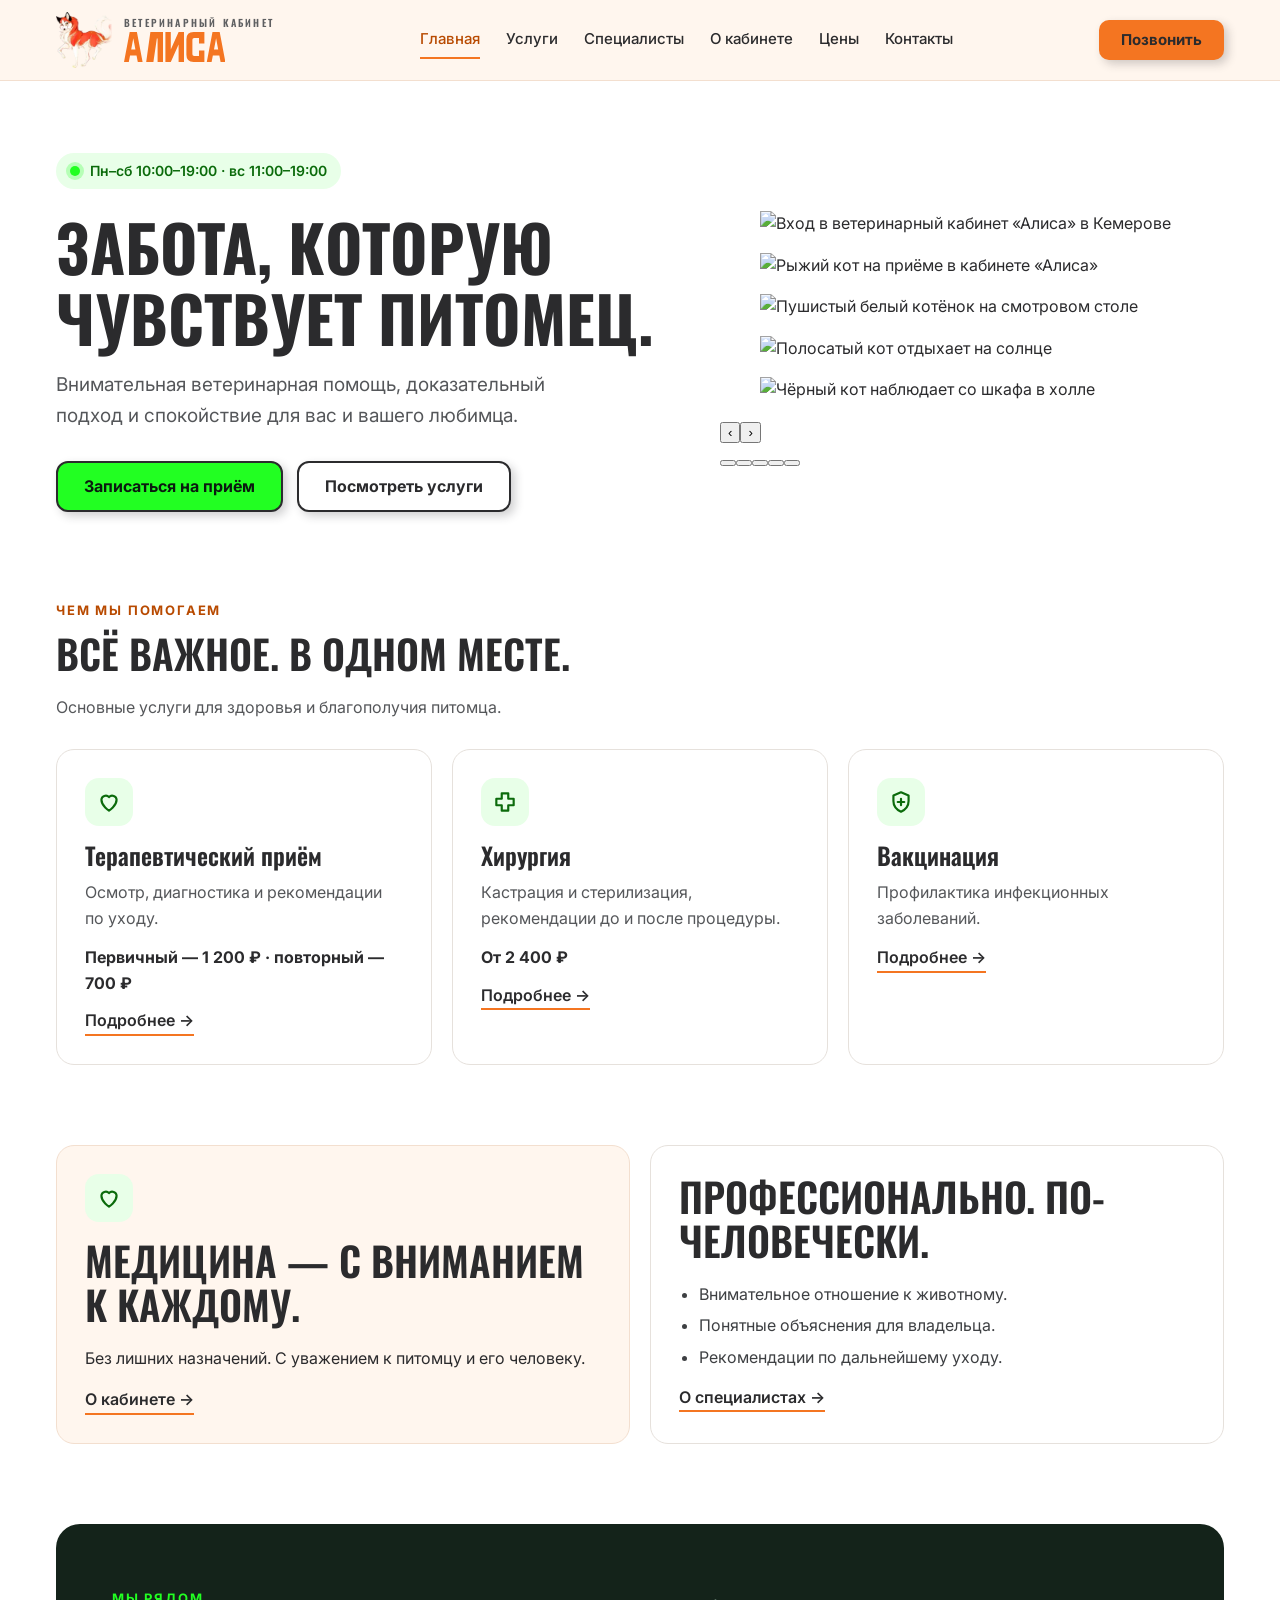
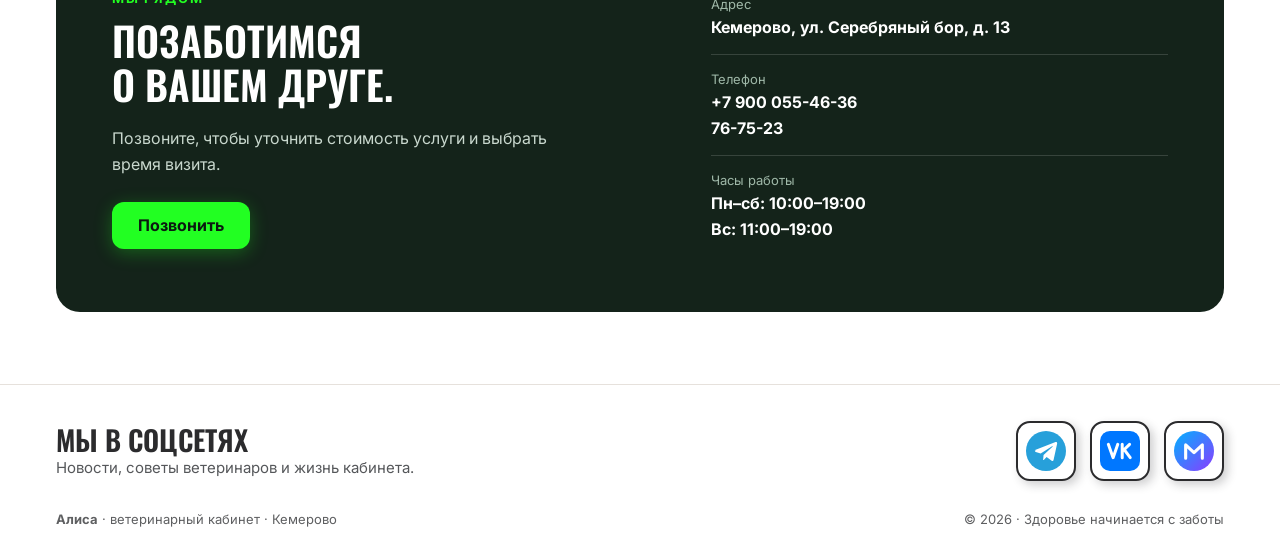
==== commit 7e109e9e: "Add files via upload" ====
--- a/index.html
+++ b/index.html
@@ -1 +1 @@
-<!doctype html><html lang="ru"><head><meta charset="utf-8"><meta name="viewport" content="width=device-width,initial-scale=1"><meta name="theme-color" content="#F47521"><title>Ветеринарный кабинет «Алиса» — Кемерово</title><meta name="description" content="Ветеринарный кабинет «Алиса» в Кемерове: терапия, вакцинация, диагностика, хирургия. Пн–сб 10:00–19:00, вс 11:00–19:00. Тел. +7 900 055-46-36."><meta property="og:type" content="website"><meta property="og:locale" content="ru_RU"><meta property="og:title" content="Ветеринарный кабинет «Алиса» — Кемерово"><meta property="og:description" content="Ветеринарный кабинет «Алиса» в Кемерове: терапия, вакцинация, диагностика, хирургия. Пн–сб 10:00–19:00, вс 11:00–19:00. Тел. +7 900 055-46-36."><link rel="icon" href="img/favicon.svg" type="image/svg+xml"><link rel="apple-touch-icon" href="img/apple-touch-icon.png"><link rel="preconnect" href="https://fonts.googleapis.com"><link rel="preconnect" href="https://fonts.gstatic.com" crossorigin><link rel="stylesheet" href="css/style.css"><link rel="stylesheet" href="https://fonts.googleapis.com/css2?family=Inter:wght@400;500;600;700&amp;family=Oswald:wght@500;600;700&amp;display=swap"><script type="application/ld+json">{"@context":"https://schema.org","@type":"VeterinaryCare","name":"Ветеринарный кабинет «Алиса»","telephone":["+7 900 055-46-36","+7 3842 76-75-23"],"address":{"@type":"PostalAddress","addressLocality":"Кемерово","streetAddress":"ул. Серебряный бор, 13","addressCountry":"RU"},"openingHoursSpecification":[{"@type":"OpeningHoursSpecification","dayOfWeek":["Monday","Tuesday","Wednesday","Thursday","Friday","Saturday"],"opens":"10:00","closes":"19:00"},{"@type":"OpeningHoursSpecification","dayOfWeek":"Sunday","opens":"11:00","closes":"19:00"}],"sameAs":["https://t.me/alisa_vet42","https://vk.ru/alisa_vet42"]}</script></head><body ontouchstart=""><header class="nav"><div class="container nav-inner"><a class="brand" href="index.html" aria-label="Алиса — ветеринарный кабинет, на главную"><img src="img/mascot-sm.webp" alt="" width="56" height="56"><span><span class="cap">Ветеринарный кабинет</span><svg viewBox="0 0 338 100" role="img" aria-label="Алиса"><g fill="#F47521" fill-rule="evenodd"><path d="M0,100 L19,0 H43 L62,100 H46 L41.8,78 H20.2 L16,100 Z M31,21 L38,58 H24 Z"/><path transform="translate(70,0)" d="M18,0 H60 V100 H42 V22 H39.5 L28,100 H4 Z"/><path transform="translate(138,0)" d="M0,0 H18 V58 L44,0 H62 V100 H44 V42 L18,100 H0 Z"/><path transform="translate(208,0)" d="M60,0 H24 Q0,0 0,24 V76 Q0,100 24,100 H60 V62 H42 V80 H26 Q20,80 20,74 V26 Q20,20 26,20 H42 V38 H60 Z"/><path transform="translate(276,0)" d="M0,100 L19,0 H43 L62,100 H46 L41.8,78 H20.2 L16,100 Z M31,21 L38,58 H24 Z"/></g></svg></span></a><nav class="links" id="menu" aria-label="Основная навигация"><a href="index.html" aria-current="page">Главная</a><a href="services.html">Услуги</a><a href="specialists.html">Специалисты</a><a href="about.html">О кабинете</a><a href="prices.html">Цены</a><a href="contacts.html">Контакты</a></nav><div class="nav-act"><a class="btn orange" href="tel:+79000554636">Позвонить</a><button class="burger" type="button" aria-label="Меню" aria-controls="menu" aria-expanded="false"><span></span></button></div></div></header><main class="container"><section class="hero"><div><span class="badge"><i></i>Пн–сб 10:00–19:00 · вс 11:00–19:00</span><h1>Забота, которую<br>чувствует питомец.</h1><p>Внимательная ветеринарная помощь, доказательный подход и спокойствие для вас и вашего любимца.</p><div class="actions"><a class="btn" href="contacts.html">Записаться на приём</a><a class="btn secondary" href="services.html">Посмотреть услуги</a></div></div><div class="hero-art"><img src="img/mascot.webp" alt="Фирменный маскот кабинета «Алиса»" width="360" height="360"></div></section><section class="section"><div class="section-head"><div class="eyebrow">Чем мы помогаем</div><h2>Всё важное. В одном месте.</h2><p>Основные услуги для здоровья и благополучия питомца.</p></div><div class="grid"><article class="card"><div class="symbol"><svg viewBox="0 0 24 24" fill="none" stroke="currentColor" stroke-width="2" stroke-linecap="round" stroke-linejoin="round" aria-hidden="true"><path d="M12 20s-7-4.4-7-10a4 4 0 0 1 7-2.5A4 4 0 0 1 19 10c0 5.6-7 10-7 10z"/></svg></div><h3>Терапевтический приём</h3><p>Осмотр, диагностика и рекомендации по уходу.</p><div class="price">Первичный — 1 200 ₽ · повторный — 700 ₽</div><a class="link" href="therapy.html">Подробнее →</a></article><article class="card"><div class="symbol"><svg viewBox="0 0 24 24" fill="none" stroke="currentColor" stroke-width="2" stroke-linecap="round" stroke-linejoin="round" aria-hidden="true"><path d="M9 4h6v5h5v6h-5v5H9v-5H4V9h5z"/></svg></div><h3>Хирургия</h3><p>Кастрация и стерилизация, рекомендации до и после процедуры.</p><div class="price">От 2 400 ₽</div><a class="link" href="surgery.html">Подробнее →</a></article><article class="card"><div class="symbol"><svg viewBox="0 0 24 24" fill="none" stroke="currentColor" stroke-width="2" stroke-linecap="round" stroke-linejoin="round" aria-hidden="true"><path d="M12 3l7 3v5c0 5-3 8-7 10-4-2-7-5-7-10V6z"/><path d="M12 9v6M9 12h6"/></svg></div><h3>Вакцинация</h3><p>Профилактика инфекционных заболеваний.</p><a class="link" href="vaccination.html">Подробнее →</a></article></div></section><section class="section split"><div class="panel tint"><div class="symbol"><svg viewBox="0 0 24 24" fill="none" stroke="currentColor" stroke-width="2" stroke-linecap="round" stroke-linejoin="round" aria-hidden="true"><path d="M12 20s-7-4.4-7-10a4 4 0 0 1 7-2.5A4 4 0 0 1 19 10c0 5.6-7 10-7 10z"/></svg></div><h2>Медицина — с вниманием к каждому.</h2><p>Без лишних назначений. С уважением к питомцу и его человеку.</p><a class="link" href="about.html">О кабинете →</a></div><div class="panel"><h2>Профессионально. По-человечески.</h2><ul><li>Внимательное отношение к животному.</li><li>Понятные объяснения для владельца.</li><li>Рекомендации по дальнейшему уходу.</li></ul><a class="link" href="specialists.html">О специалистах →</a></div></section><section class="section"><div class="contact"><div><div class="eyebrow">Мы рядом</div><h2>Позаботимся<br>о вашем друге.</h2><p>Позвоните, чтобы уточнить стоимость услуги и выбрать время визита.</p><a class="btn" href="tel:+79000554636">Позвонить</a></div><div><div class="detail"><small>Адрес</small><strong>Кемерово, ул. Серебряный бор, д. 13</strong></div><div class="detail"><small>Телефон</small><strong><a href="tel:+79000554636">+7 900 055-46-36</a></strong><br><strong><a href="tel:+73842767523">76-75-23</a></strong></div><div class="detail"><small>Часы работы</small><strong>Пн–сб: 10:00–19:00</strong><br><strong>Вс: 11:00–19:00</strong></div></div></div></section></main><footer class="footer container"><div class="footer-top"><div><div class="soc-t">Мы в соцсетях</div><div class="soc-s">Новости, советы ветеринаров и жизнь кабинета.</div></div><div class="soc"><a class="ib" href="https://t.me/alisa_vet42" target="_blank" rel="noopener" aria-label="Telegram"><svg viewBox="0 0 36 36" aria-hidden="true"><circle cx="18" cy="18" r="18" fill="#27A0DA"/><path fill="#fff" d="M7.6 17.4 L26.6 10 c.9-.3 1.6.2 1.4 1.4 L24.8 26 c-.2 1-.9 1.3-1.7.8 l-4.5-3.3 -2.2 2.1 c-.3.3-.5.5-1 .5 l.4-4.6 8.3-7.5 c.4-.3-.1-.5-.6-.2 l-10.3 6.5 -4.4-1.4 c-1-.3-1-1 .2-1.5z"/></svg></a><a class="ib" href="https://vk.ru/alisa_vet42" target="_blank" rel="noopener" aria-label="VK"><svg viewBox="0 0 36 36" aria-hidden="true"><rect width="36" height="36" rx="9" fill="#0077FF"/><g fill="none" stroke="#fff" stroke-width="2.7" stroke-linecap="round" stroke-linejoin="round"><path d="M7.5 12 L11.8 24 L16 12"/><path d="M20 12 V24 M26.6 12 L20.4 18 M22 17 L27.2 24"/></g></svg></a><!-- MAX: добавить ссылку на профиль, когда она появится (сейчас — по номеру +7 900 055 46 36) --><span class="ib" role="img" aria-label="MAX: +7 900 055 46 36" title="MAX: +7 900 055 46 36"><svg viewBox="0 0 36 36" aria-hidden="true"><defs><linearGradient id="mx" x1="0" y1="0" x2="1" y2="1"><stop offset="0" stop-color="#00B2FF"/><stop offset="1" stop-color="#8A3CFF"/></linearGradient></defs><circle cx="18" cy="18" r="18" fill="url(#mx)"/><path d="M10.5 24.5 V12.5 L18 19.5 L25.5 12.5 V24.5" fill="none" stroke="#fff" stroke-width="2.8" stroke-linecap="round" stroke-linejoin="round"/></svg></span></div></div><div class="footer-bottom"><span><strong>Алиса</strong> · ветеринарный кабинет · Кемерово</span><span>© <span data-year>2026</span> · Здоровье начинается с заботы</span></div></footer><script src="js/script.js"></script></body></html>+<!doctype html><html lang="ru"><head><meta charset="utf-8"><meta name="viewport" content="width=device-width,initial-scale=1"><meta name="theme-color" content="#F47521"><title>Ветеринарный кабинет «Алиса» — Кемерово</title><meta name="description" content="Ветеринарный кабинет «Алиса» в Кемерове: терапия, вакцинация, диагностика, хирургия. Пн–сб 10:00–19:00, вс 11:00–19:00. Тел. +7 900 055-46-36."><meta property="og:type" content="website"><meta property="og:locale" content="ru_RU"><meta property="og:title" content="Ветеринарный кабинет «Алиса» — Кемерово"><meta property="og:description" content="Ветеринарный кабинет «Алиса» в Кемерове: терапия, вакцинация, диагностика, хирургия. Пн–сб 10:00–19:00, вс 11:00–19:00. Тел. +7 900 055-46-36."><link rel="icon" href="img/favicon.svg" type="image/svg+xml"><link rel="apple-touch-icon" href="img/apple-touch-icon.png"><link rel="preconnect" href="https://fonts.googleapis.com"><link rel="preconnect" href="https://fonts.gstatic.com" crossorigin><link rel="stylesheet" href="css/style.css"><link rel="stylesheet" href="https://fonts.googleapis.com/css2?family=Inter:wght@400;500;600;700&amp;family=Oswald:wght@500;600;700&amp;display=swap"><script type="application/ld+json">{"@context":"https://schema.org","@type":"VeterinaryCare","name":"Ветеринарный кабинет «Алиса»","telephone":["+7 900 055-46-36","+7 3842 76-75-23"],"address":{"@type":"PostalAddress","addressLocality":"Кемерово","streetAddress":"ул. Серебряный бор, 13","addressCountry":"RU"},"openingHoursSpecification":[{"@type":"OpeningHoursSpecification","dayOfWeek":["Monday","Tuesday","Wednesday","Thursday","Friday","Saturday"],"opens":"10:00","closes":"19:00"},{"@type":"OpeningHoursSpecification","dayOfWeek":"Sunday","opens":"11:00","closes":"19:00"}],"sameAs":["https://t.me/alisa_vet42","https://vk.ru/alisa_vet42"]}</script></head><body ontouchstart=""><header class="nav"><div class="container nav-inner"><a class="brand" href="index.html" aria-label="Алиса — ветеринарный кабинет, на главную"><img src="img/mascot-sm.webp" alt="" width="56" height="56"><span><span class="cap">Ветеринарный кабинет</span><svg viewBox="0 0 338 100" role="img" aria-label="Алиса"><g fill="#F47521" fill-rule="evenodd"><path d="M0,100 L19,0 H43 L62,100 H46 L41.8,78 H20.2 L16,100 Z M31,21 L38,58 H24 Z"/><path transform="translate(70,0)" d="M18,0 H60 V100 H42 V22 H39.5 L28,100 H4 Z"/><path transform="translate(138,0)" d="M0,0 H18 V58 L44,0 H62 V100 H44 V42 L18,100 H0 Z"/><path transform="translate(208,0)" d="M60,0 H24 Q0,0 0,24 V76 Q0,100 24,100 H60 V62 H42 V80 H26 Q20,80 20,74 V26 Q20,20 26,20 H42 V38 H60 Z"/><path transform="translate(276,0)" d="M0,100 L19,0 H43 L62,100 H46 L41.8,78 H20.2 L16,100 Z M31,21 L38,58 H24 Z"/></g></svg></span></a><nav class="links" id="menu" aria-label="Основная навигация"><a href="index.html" aria-current="page">Главная</a><a href="services.html">Услуги</a><a href="specialists.html">Специалисты</a><a href="about.html">О кабинете</a><a href="prices.html">Цены</a><a href="contacts.html">Контакты</a></nav><div class="nav-act"><a class="btn orange" href="tel:+79000554636">Позвонить</a><button class="burger" type="button" aria-label="Меню" aria-controls="menu" aria-expanded="false"><span></span></button></div></div></header><main class="container"><section class="hero"><div><span class="badge"><i></i>Пн–сб 10:00–19:00 · вс 11:00–19:00</span><h1>Забота, которую<br>чувствует питомец.</h1><p>Внимательная ветеринарная помощь, доказательный подход и спокойствие для вас и вашего любимца.</p><div class="actions"><a class="btn" href="contacts.html">Записаться на приём</a><a class="btn secondary" href="services.html">Посмотреть услуги</a></div></div><div class="frame" role="group" aria-roledescription="карусель" aria-label="Фотографии кабинета и пациентов"><div class="slides" tabindex="0"><figure class="slide"><img src="img/home/h1.webp" alt="Вход в ветеринарный кабинет «Алиса» в Кемерове" style="object-position:50% 30%" width="640" height="800"></figure><figure class="slide"><img src="img/home/h2.webp" alt="Рыжий кот на приёме в кабинете «Алиса»" style="object-position:50% 55%" width="640" height="800" loading="lazy"></figure><figure class="slide"><img src="img/home/h3.webp" alt="Пушистый белый котёнок на смотровом столе" style="object-position:50% 50%" width="640" height="800" loading="lazy"></figure><figure class="slide"><img src="img/home/h4.webp" alt="Полосатый кот отдыхает на солнце" style="object-position:50% 45%" width="640" height="800" loading="lazy"></figure><figure class="slide"><img src="img/home/h5.webp" alt="Чёрный кот наблюдает со шкафа в холле" style="object-position:45% 40%" width="640" height="800" loading="lazy"></figure></div><button type="button" class="fnav prev" aria-label="Предыдущее фото">‹</button><button type="button" class="fnav next" aria-label="Следующее фото">›</button><div class="dots"><button type="button" aria-label="Фото 1" aria-current="true"></button><button type="button" aria-label="Фото 2"></button><button type="button" aria-label="Фото 3"></button><button type="button" aria-label="Фото 4"></button><button type="button" aria-label="Фото 5"></button></div></div></section><section class="section"><div class="section-head"><div class="eyebrow">Чем мы помогаем</div><h2>Всё важное. В одном месте.</h2><p>Основные услуги для здоровья и благополучия питомца.</p></div><div class="grid"><article class="card"><div class="symbol"><svg viewBox="0 0 24 24" fill="none" stroke="currentColor" stroke-width="2" stroke-linecap="round" stroke-linejoin="round" aria-hidden="true"><path d="M12 20s-7-4.4-7-10a4 4 0 0 1 7-2.5A4 4 0 0 1 19 10c0 5.6-7 10-7 10z"/></svg></div><h3>Терапевтический приём</h3><p>Осмотр, диагностика и рекомендации по уходу.</p><div class="price">Первичный — 1 200 ₽ · повторный — 700 ₽</div><a class="link" href="therapy.html">Подробнее →</a></article><article class="card"><div class="symbol"><svg viewBox="0 0 24 24" fill="none" stroke="currentColor" stroke-width="2" stroke-linecap="round" stroke-linejoin="round" aria-hidden="true"><path d="M9 4h6v5h5v6h-5v5H9v-5H4V9h5z"/></svg></div><h3>Хирургия</h3><p>Кастрация и стерилизация, рекомендации до и после процедуры.</p><div class="price">От 2 400 ₽</div><a class="link" href="surgery.html">Подробнее →</a></article><article class="card"><div class="symbol"><svg viewBox="0 0 24 24" fill="none" stroke="currentColor" stroke-width="2" stroke-linecap="round" stroke-linejoin="round" aria-hidden="true"><path d="M12 3l7 3v5c0 5-3 8-7 10-4-2-7-5-7-10V6z"/><path d="M12 9v6M9 12h6"/></svg></div><h3>Вакцинация</h3><p>Профилактика инфекционных заболеваний.</p><a class="link" href="vaccination.html">Подробнее →</a></article></div></section><section class="section split"><div class="panel tint"><div class="symbol"><svg viewBox="0 0 24 24" fill="none" stroke="currentColor" stroke-width="2" stroke-linecap="round" stroke-linejoin="round" aria-hidden="true"><path d="M12 20s-7-4.4-7-10a4 4 0 0 1 7-2.5A4 4 0 0 1 19 10c0 5.6-7 10-7 10z"/></svg></div><h2>Медицина — с вниманием к каждому.</h2><p>Без лишних назначений. С уважением к питомцу и его человеку.</p><a class="link" href="about.html">О кабинете →</a></div><div class="panel"><h2>Профессионально. По-человечески.</h2><ul><li>Внимательное отношение к животному.</li><li>Понятные объяснения для владельца.</li><li>Рекомендации по дальнейшему уходу.</li></ul><a class="link" href="specialists.html">О специалистах →</a></div></section><section class="section"><div class="contact"><div><div class="eyebrow">Мы рядом</div><h2>Позаботимся<br>о вашем друге.</h2><p>Позвоните, чтобы уточнить стоимость услуги и выбрать время визита.</p><a class="btn" href="tel:+79000554636">Позвонить</a></div><div><div class="detail"><small>Адрес</small><strong>Кемерово, ул. Серебряный бор, д. 13</strong></div><div class="detail"><small>Телефон</small><strong><a href="tel:+79000554636">+7 900 055-46-36</a></strong><br><strong><a href="tel:+73842767523">76-75-23</a></strong></div><div class="detail"><small>Часы работы</small><strong>Пн–сб: 10:00–19:00</strong><br><strong>Вс: 11:00–19:00</strong></div></div></div></section></main><footer class="footer container"><div class="footer-top"><div><div class="soc-t">Мы в соцсетях</div><div class="soc-s">Новости, советы ветеринаров и жизнь кабинета.</div></div><div class="soc"><a class="ib" href="https://t.me/alisa_vet42" target="_blank" rel="noopener" aria-label="Telegram"><svg viewBox="0 0 36 36" aria-hidden="true"><circle cx="18" cy="18" r="18" fill="#27A0DA"/><path fill="#fff" d="M7.6 17.4 L26.6 10 c.9-.3 1.6.2 1.4 1.4 L24.8 26 c-.2 1-.9 1.3-1.7.8 l-4.5-3.3 -2.2 2.1 c-.3.3-.5.5-1 .5 l.4-4.6 8.3-7.5 c.4-.3-.1-.5-.6-.2 l-10.3 6.5 -4.4-1.4 c-1-.3-1-1 .2-1.5z"/></svg></a><a class="ib" href="https://vk.ru/alisa_vet42" target="_blank" rel="noopener" aria-label="VK"><svg viewBox="0 0 36 36" aria-hidden="true"><rect width="36" height="36" rx="9" fill="#0077FF"/><g fill="none" stroke="#fff" stroke-width="2.7" stroke-linecap="round" stroke-linejoin="round"><path d="M7.5 12 L11.8 24 L16 12"/><path d="M20 12 V24 M26.6 12 L20.4 18 M22 17 L27.2 24"/></g></svg></a><!-- MAX: добавить ссылку на профиль, когда она появится (сейчас — по номеру +7 900 055 46 36) --><span class="ib" role="img" aria-label="MAX: +7 900 055 46 36" title="MAX: +7 900 055 46 36"><svg viewBox="0 0 36 36" aria-hidden="true"><defs><linearGradient id="mx" x1="0" y1="0" x2="1" y2="1"><stop offset="0" stop-color="#00B2FF"/><stop offset="1" stop-color="#8A3CFF"/></linearGradient></defs><circle cx="18" cy="18" r="18" fill="url(#mx)"/><path d="M10.5 24.5 V12.5 L18 19.5 L25.5 12.5 V24.5" fill="none" stroke="#fff" stroke-width="2.8" stroke-linecap="round" stroke-linejoin="round"/></svg></span></div></div><div class="footer-bottom"><span><strong>Алиса</strong> · ветеринарный кабинет · Кемерово</span><span>© <span data-year>2026</span> · Здоровье начинается с заботы</span></div></footer><script src="js/script.js"></script></body></html>
